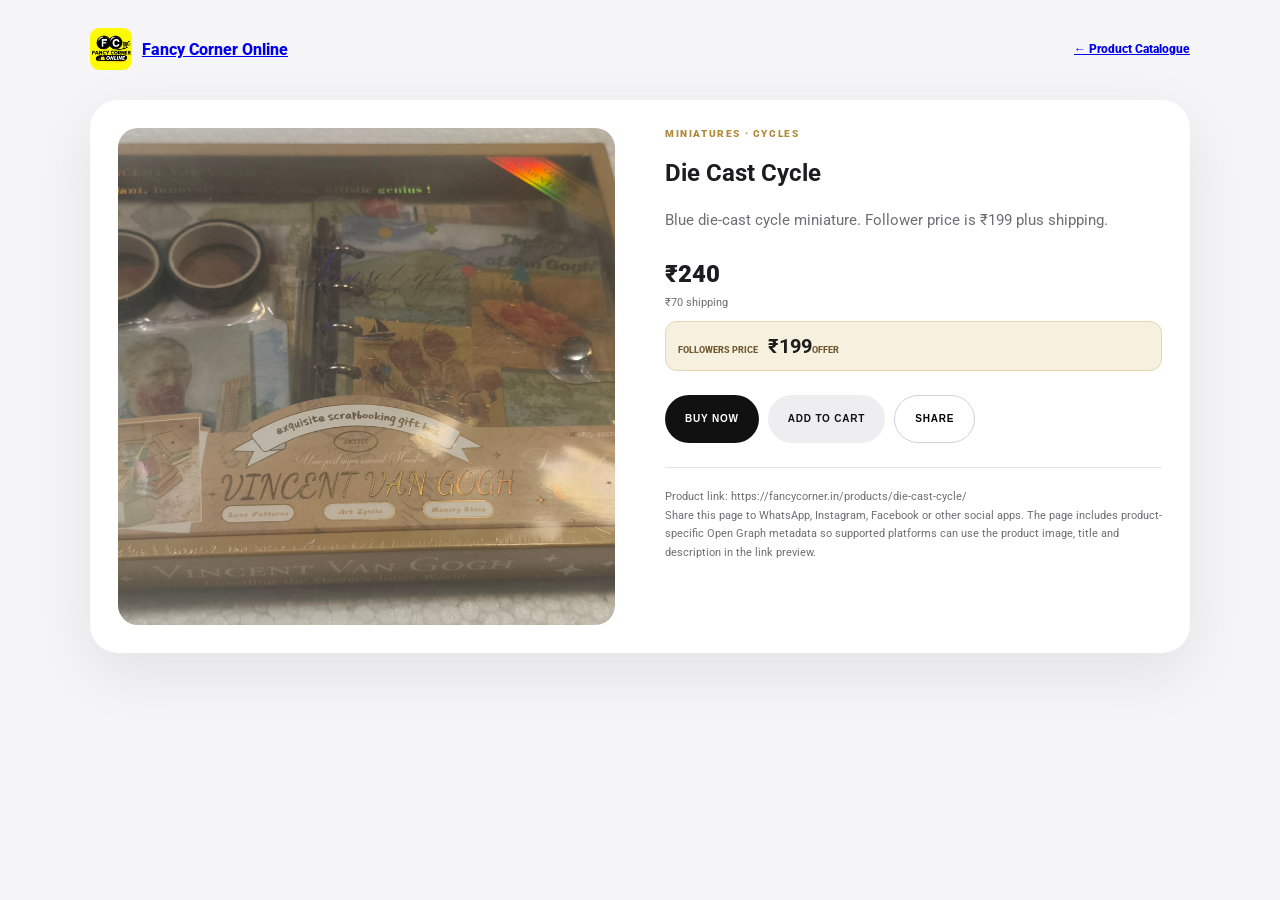
==== products/die-cast-cycle/index.html @ c269796a "Add shareable product page for Die Cast Cycle" ====
<!doctype html><html lang="en-IN"><head><meta charset="utf-8"><meta name="viewport" content="width=device-width,initial-scale=1"><title>Die Cast Cycle | Fancy Corner Online</title><meta name="description" content="Blue die-cast cycle miniature. Follower price is ₹199 plus shipping."><meta name="robots" content="index,follow,max-image-preview:large"><link rel="canonical" href="https://fancycorner.in/products/die-cast-cycle/"><link rel="icon" href="../../images/logo.jpeg"><meta property="og:type" content="website"><meta property="og:site_name" content="Fancy Corner Online"><meta property="og:title" content="Die Cast Cycle | Fancy Corner Online"><meta property="og:description" content="Blue die-cast cycle miniature. Follower price is ₹199 plus shipping."><meta property="og:url" content="https://fancycorner.in/products/die-cast-cycle/"><meta property="og:image" content="https://fancycorner.in/images/IMG_20261112_001108.jpg"><meta property="og:image:alt" content="Die Cast Cycle - Fancy Corner Online"><meta property="og:image:width" content="1200"><meta property="og:image:height" content="1200"><meta name="twitter:card" content="summary_large_image"><meta name="twitter:title" content="Die Cast Cycle | Fancy Corner Online"><meta name="twitter:description" content="Blue die-cast cycle miniature. Follower price is ₹199 plus shipping."><meta name="twitter:image" content="https://fancycorner.in/images/IMG_20261112_001108.jpg"><link rel="stylesheet" href="https://fonts.googleapis.com/css2?family=Roboto:wght@400;500;700;800;900&display=swap"><style>body{margin:0;background:#f5f5f7;color:#1d1d1f;font-family:Roboto,Arial,sans-serif}.wrap{max-width:1100px;margin:auto;padding:28px 20px 80px}.top{display:flex;justify-content:space-between;align-items:center;margin-bottom:30px}.logo{display:flex;align-items:center;gap:10px;font-weight:800}.logo img{width:42px;height:42px;object-fit:cover;border-radius:9px}.back{font-size:12px;font-weight:800}.card{display:grid;grid-template-columns:1fr 1fr;gap:50px;background:#fff;border-radius:28px;padding:28px;box-shadow:0 20px 60px rgba(0,0,0,.08)}.visual{aspect-ratio:1;background:#f0f0f2;border-radius:20px;overflow:hidden}.visual img{width:100%;height:100%;object-fit:cover}.kicker{font-size:10px;letter-spacing:.16em;color:#b28a3b;font-weight:900;text-transform:uppercase}.h1{font-size:clamp(38px,6vw,64px);line-height:.95;letter-spacing:-.06em;margin:14px 0}.desc{font-size:15px;line-height:1.8;color:#6e6e73}.price{margin:26px 0 8px;font-size:24px;font-weight:900}.ship{font-size:11px;color:#6e6e73}.offer{margin-top:12px;background:#f6f0df;border:1px solid #e4d6b5;border-radius:12px;padding:12px}.offer span{font-size:9px;text-transform:uppercase;font-weight:800;color:#6f5830}.offer strong{font-size:20px;margin-left:10px}.actions{display:flex;gap:9px;margin-top:24px;flex-wrap:wrap}.btn{height:48px;padding:0 20px;border:0;border-radius:999px;font-weight:900;font-size:10px;letter-spacing:.08em;text-transform:uppercase;cursor:pointer}.buy{background:#111;color:#fff}.cart{background:#eeeef0;color:#111}.share{background:#fff;border:1px solid #d2d2d7}.note{margin-top:24px;padding-top:20px;border-top:1px solid #e5e5e7;color:#6e6e73;font-size:11px;line-height:1.7}@media(max-width:700px){.card{grid-template-columns:1fr;padding:16px;gap:24px}.wrap{padding:20px 16px 60px}.h1{font-size:46px}.top{margin-bottom:20px}}</style></head><body><main class="wrap"><header class="top"><a class="logo" href="../../"><img src="../../images/logo.jpeg" alt="Fancy Corner Online logo"><span>Fancy Corner Online</span></a><a class="back" href="../../#catalog">← Product Catalogue</a></header><section class="card"><div class="visual"><img src="../../images/IMG_20261112_001108.jpg" alt="Die Cast Cycle"></div><div><div class="kicker">Miniatures · Cycles</div><h1>Die Cast Cycle</h1><p class="desc">Blue die-cast cycle miniature. Follower price is ₹199 plus shipping.</p><div class="price">₹240</div><div class="ship">₹70 shipping</div><div class="offer"><span>Followers Price</span><strong>₹199</strong><span>Offer</span></div><div class="actions"><button class="btn buy" id="buy">Buy Now</button><button class="btn cart" id="cart">Add to Cart</button><button class="btn share" id="share">Share</button></div><div class="note">Product link: https://fancycorner.in/products/die-cast-cycle/<br>Share this page to WhatsApp, Instagram, Facebook or other social apps. The page includes product-specific Open Graph metadata so supported platforms can use the product image, title and description in the link preview.</div></div></section></main><script>const WA="917904639830";const u="https://fancycorner.in/products/die-cast-cycle/";const name="Die Cast Cycle";document.getElementById("buy").onclick=()=>window.open("https://wa.me/"+WA+"?text="+encodeURIComponent("Hi Fancy Corner Online! 👋\n\nI'm interested in:\n• "+name+"\n"+u+"\n\nPlease confirm availability, price and shipping."),"_blank","noopener");document.getElementById("cart").onclick=()=>{const a=JSON.parse(localStorage.getItem("fc-selection")||"[]");if(!a.includes("die-cast-cycle"))a.push("die-cast-cycle");localStorage.setItem("fc-selection",JSON.stringify(a));location.href="../../?product="+encodeURIComponent("die-cast-cycle")+"#catalog"};document.getElementById("share").onclick=async()=>{try{if(navigator.share){await navigator.share({title:name,text:"Check this product from Fancy Corner Online.",url:u});return}window.open("https://wa.me/"+WA+"?text="+encodeURIComponent(name+" — Fancy Corner Online\n"+u),"_blank","noopener")}catch(e){}};</script></body></html>
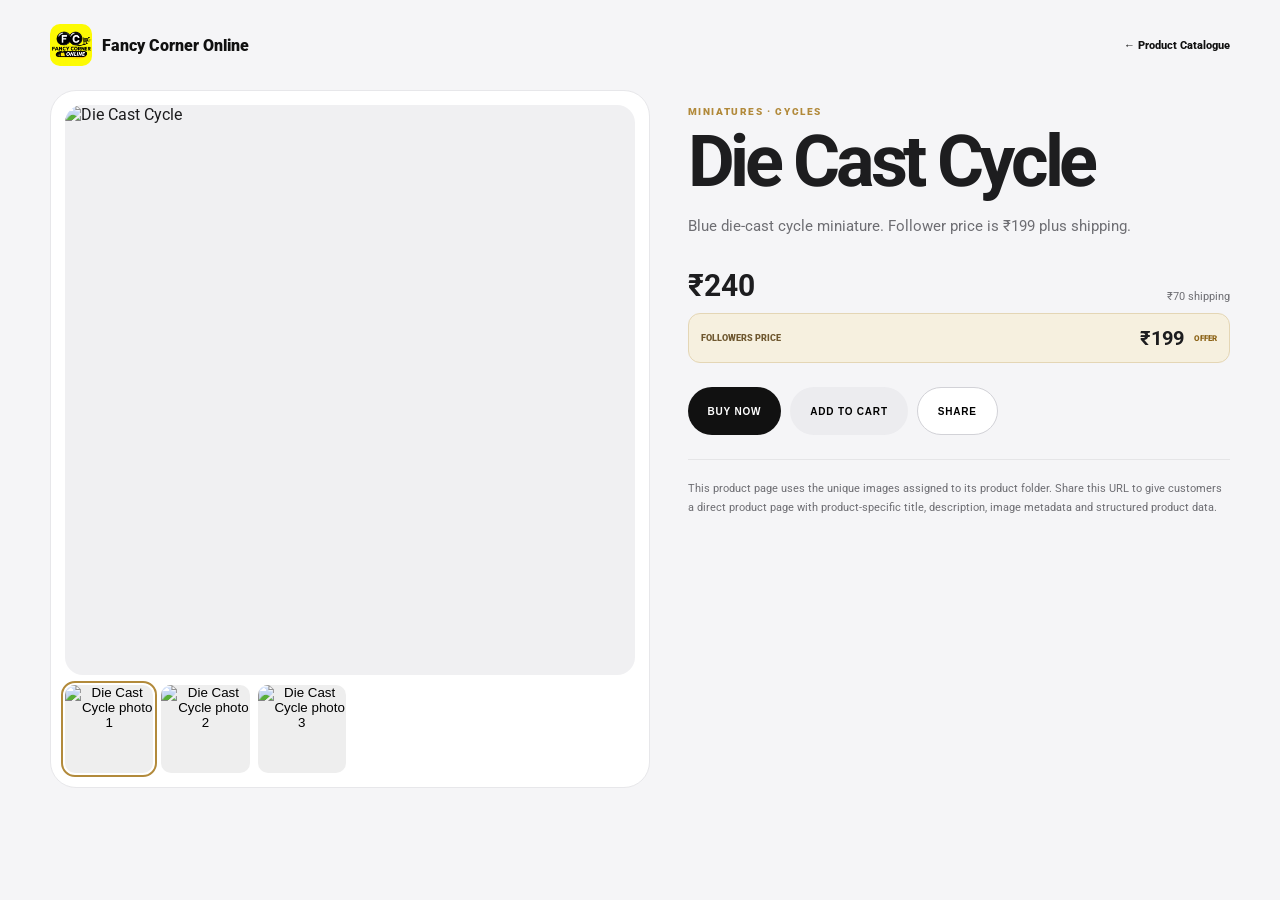
==== commit 5e6dae6a: "Upgrade Die Cast Cycle product page with gallery and schema" ====
--- a/products/die-cast-cycle/index.html
+++ b/products/die-cast-cycle/index.html
@@ -1 +1 @@
-<!doctype html><html lang="en-IN"><head><meta charset="utf-8"><meta name="viewport" content="width=device-width,initial-scale=1"><title>Die Cast Cycle | Fancy Corner Online</title><meta name="description" content="Blue die-cast cycle miniature. Follower price is ₹199 plus shipping."><meta name="robots" content="index,follow,max-image-preview:large"><link rel="canonical" href="https://fancycorner.in/products/die-cast-cycle/"><link rel="icon" href="../../images/logo.jpeg"><meta property="og:type" content="website"><meta property="og:site_name" content="Fancy Corner Online"><meta property="og:title" content="Die Cast Cycle | Fancy Corner Online"><meta property="og:description" content="Blue die-cast cycle miniature. Follower price is ₹199 plus shipping."><meta property="og:url" content="https://fancycorner.in/products/die-cast-cycle/"><meta property="og:image" content="https://fancycorner.in/images/IMG_20261112_001108.jpg"><meta property="og:image:alt" content="Die Cast Cycle - Fancy Corner Online"><meta property="og:image:width" content="1200"><meta property="og:image:height" content="1200"><meta name="twitter:card" content="summary_large_image"><meta name="twitter:title" content="Die Cast Cycle | Fancy Corner Online"><meta name="twitter:description" content="Blue die-cast cycle miniature. Follower price is ₹199 plus shipping."><meta name="twitter:image" content="https://fancycorner.in/images/IMG_20261112_001108.jpg"><link rel="stylesheet" href="https://fonts.googleapis.com/css2?family=Roboto:wght@400;500;700;800;900&display=swap"><style>body{margin:0;background:#f5f5f7;color:#1d1d1f;font-family:Roboto,Arial,sans-serif}.wrap{max-width:1100px;margin:auto;padding:28px 20px 80px}.top{display:flex;justify-content:space-between;align-items:center;margin-bottom:30px}.logo{display:flex;align-items:center;gap:10px;font-weight:800}.logo img{width:42px;height:42px;object-fit:cover;border-radius:9px}.back{font-size:12px;font-weight:800}.card{display:grid;grid-template-columns:1fr 1fr;gap:50px;background:#fff;border-radius:28px;padding:28px;box-shadow:0 20px 60px rgba(0,0,0,.08)}.visual{aspect-ratio:1;background:#f0f0f2;border-radius:20px;overflow:hidden}.visual img{width:100%;height:100%;object-fit:cover}.kicker{font-size:10px;letter-spacing:.16em;color:#b28a3b;font-weight:900;text-transform:uppercase}.h1{font-size:clamp(38px,6vw,64px);line-height:.95;letter-spacing:-.06em;margin:14px 0}.desc{font-size:15px;line-height:1.8;color:#6e6e73}.price{margin:26px 0 8px;font-size:24px;font-weight:900}.ship{font-size:11px;color:#6e6e73}.offer{margin-top:12px;background:#f6f0df;border:1px solid #e4d6b5;border-radius:12px;padding:12px}.offer span{font-size:9px;text-transform:uppercase;font-weight:800;color:#6f5830}.offer strong{font-size:20px;margin-left:10px}.actions{display:flex;gap:9px;margin-top:24px;flex-wrap:wrap}.btn{height:48px;padding:0 20px;border:0;border-radius:999px;font-weight:900;font-size:10px;letter-spacing:.08em;text-transform:uppercase;cursor:pointer}.buy{background:#111;color:#fff}.cart{background:#eeeef0;color:#111}.share{background:#fff;border:1px solid #d2d2d7}.note{margin-top:24px;padding-top:20px;border-top:1px solid #e5e5e7;color:#6e6e73;font-size:11px;line-height:1.7}@media(max-width:700px){.card{grid-template-columns:1fr;padding:16px;gap:24px}.wrap{padding:20px 16px 60px}.h1{font-size:46px}.top{margin-bottom:20px}}</style></head><body><main class="wrap"><header class="top"><a class="logo" href="../../"><img src="../../images/logo.jpeg" alt="Fancy Corner Online logo"><span>Fancy Corner Online</span></a><a class="back" href="../../#catalog">← Product Catalogue</a></header><section class="card"><div class="visual"><img src="../../images/IMG_20261112_001108.jpg" alt="Die Cast Cycle"></div><div><div class="kicker">Miniatures · Cycles</div><h1>Die Cast Cycle</h1><p class="desc">Blue die-cast cycle miniature. Follower price is ₹199 plus shipping.</p><div class="price">₹240</div><div class="ship">₹70 shipping</div><div class="offer"><span>Followers Price</span><strong>₹199</strong><span>Offer</span></div><div class="actions"><button class="btn buy" id="buy">Buy Now</button><button class="btn cart" id="cart">Add to Cart</button><button class="btn share" id="share">Share</button></div><div class="note">Product link: https://fancycorner.in/products/die-cast-cycle/<br>Share this page to WhatsApp, Instagram, Facebook or other social apps. The page includes product-specific Open Graph metadata so supported platforms can use the product image, title and description in the link preview.</div></div></section></main><script>const WA="917904639830";const u="https://fancycorner.in/products/die-cast-cycle/";const name="Die Cast Cycle";document.getElementById("buy").onclick=()=>window.open("https://wa.me/"+WA+"?text="+encodeURIComponent("Hi Fancy Corner Online! 👋\n\nI'm interested in:\n• "+name+"\n"+u+"\n\nPlease confirm availability, price and shipping."),"_blank","noopener");document.getElementById("cart").onclick=()=>{const a=JSON.parse(localStorage.getItem("fc-selection")||"[]");if(!a.includes("die-cast-cycle"))a.push("die-cast-cycle");localStorage.setItem("fc-selection",JSON.stringify(a));location.href="../../?product="+encodeURIComponent("die-cast-cycle")+"#catalog"};document.getElementById("share").onclick=async()=>{try{if(navigator.share){await navigator.share({title:name,text:"Check this product from Fancy Corner Online.",url:u});return}window.open("https://wa.me/"+WA+"?text="+encodeURIComponent(name+" — Fancy Corner Online\n"+u),"_blank","noopener")}catch(e){}};</script></body></html>+<!doctype html><html lang="en-IN"><head><meta charset="utf-8"><meta name="viewport" content="width=device-width,initial-scale=1"><title>Die Cast Cycle | Fancy Corner Online</title><meta name="description" content="Blue die-cast cycle miniature. Follower price is ₹199 plus shipping. Price ₹240; followers price ₹199. ₹70 shipping."><meta name="robots" content="index,follow,max-image-preview:large,max-snippet:-1,max-video-preview:-1"><link rel="canonical" href="https://fancycorner.in/products/die-cast-cycle/"><link rel="icon" type="image/jpeg" href="../../images/logo.jpeg"><meta property="og:type" content="product"><meta property="og:site_name" content="Fancy Corner Online"><meta property="og:title" content="Die Cast Cycle | Fancy Corner Online"><meta property="og:description" content="Blue die-cast cycle miniature. Follower price is ₹199 plus shipping."><meta property="og:url" content="https://fancycorner.in/products/die-cast-cycle/"><meta property="og:image" content="https://fancycorner.in/images/products/miniatures/cycles/die-cast-cycle/IMG_20261115_173445.jpg"><meta property="og:image:alt" content="Die Cast Cycle - Fancy Corner Online"><meta name="twitter:card" content="summary_large_image"><meta name="twitter:title" content="Die Cast Cycle | Fancy Corner Online"><meta name="twitter:description" content="Blue die-cast cycle miniature. Follower price is ₹199 plus shipping."><meta name="twitter:image" content="https://fancycorner.in/images/products/miniatures/cycles/die-cast-cycle/IMG_20261115_173445.jpg"><link rel="stylesheet" href="https://fonts.googleapis.com/css2?family=Roboto:wght@400;500;700;800;900&display=swap"><style>body{margin:0;background:#f5f5f7;color:#1d1d1f;font-family:Roboto,Arial,sans-serif}.wrap{max-width:1180px;margin:auto;padding:24px 20px 80px}.top{display:flex;justify-content:space-between;align-items:center;margin-bottom:24px}.logo{display:flex;align-items:center;gap:10px;font-weight:900;color:#111;text-decoration:none}.logo img{width:42px;height:42px;object-fit:cover;border-radius:10px}.back{font-size:11px;font-weight:800;color:#111;text-decoration:none}.layout{display:grid;grid-template-columns:minmax(0,1.05fr) minmax(0,.95fr);gap:38px}.gallery{background:#fff;border-radius:26px;padding:14px;border:1px solid #e7e7ea}.main{aspect-ratio:1;background:#f0f0f2;border-radius:18px;overflow:hidden}.main img{width:100%;height:100%;object-fit:cover;display:block}.thumbs{display:grid;grid-template-columns:repeat(6,1fr);gap:8px;margin-top:10px}.thumb{aspect-ratio:1;border:0;border-radius:10px;padding:0;overflow:hidden;background:#eee;cursor:pointer}.thumb img{width:100%;height:100%;object-fit:cover;display:block}.thumb.active{outline:2px solid #b28a3b;outline-offset:2px}.info{padding:16px 0}.kicker{font-size:10px;letter-spacing:.16em;color:#b28a3b;font-weight:900;text-transform:uppercase}.h1{font-size:clamp(42px,6vw,72px);line-height:.92;letter-spacing:-.06em;margin:12px 0 18px}.desc{font-size:15px;line-height:1.8;color:#6e6e73}.price{margin-top:28px;display:flex;justify-content:space-between;align-items:end}.price strong{font-size:30px}.price span{font-size:11px;color:#6e6e73}.offer{margin-top:10px;padding:12px;border-radius:12px;background:#f6f0df;border:1px solid #e4d6b5;display:flex;align-items:center;gap:10px}.offer span{font-size:9px;font-weight:900;text-transform:uppercase;color:#6f5830}.offer strong{margin-left:auto;font-size:20px}.offer em{font-style:normal;font-size:8px;font-weight:900;color:#8d6418;text-transform:uppercase}.unknown{margin-top:28px;padding:14px;border-radius:12px;background:#f5f5f7}.unknown strong{display:block;font-size:16px}.unknown span{display:block;margin-top:4px;color:#6e6e73;font-size:11px}.actions{display:flex;gap:9px;flex-wrap:wrap;margin-top:24px}.btn{height:48px;padding:0 20px;border:0;border-radius:999px;font-weight:900;font-size:10px;letter-spacing:.08em;text-transform:uppercase;cursor:pointer}.buy{background:#111;color:#fff}.cart{background:#ececef}.share{background:#fff;border:1px solid #d2d2d7}.note{margin-top:24px;padding-top:20px;border-top:1px solid #e5e5e7;color:#6e6e73;font-size:11px;line-height:1.7}@media(max-width:800px){.layout{grid-template-columns:1fr}.wrap{padding:18px 16px 60px}.h1{font-size:48px}.thumbs{grid-template-columns:repeat(3,1fr)}} </style><script type="application/ld+json">{"@context":"https://schema.org","@type":"Product","@id":"https://fancycorner.in/products/die-cast-cycle/#product","name":"Die Cast Cycle","description":"Blue die-cast cycle miniature. Follower price is ₹199 plus shipping.","image":["https://fancycorner.in/images/products/miniatures/cycles/die-cast-cycle/IMG_20261115_173445.jpg","https://fancycorner.in/images/products/miniatures/cycles/die-cast-cycle/IMG_20261115_173454.HEIC","https://fancycorner.in/images/products/miniatures/cycles/die-cast-cycle/IMG_20261115_173812.HEIC"],"category":"Miniatures > Cycles","brand":{"@type":"Brand","name":"Fancy Corner Online"},"offers":{"@type":"Offer","url":"https://fancycorner.in/products/die-cast-cycle/","price":240,"priceCurrency":"INR","availability":"https://schema.org/InStock","itemCondition":"https://schema.org/NewCondition","priceSpecification":[{"@type":"UnitPriceSpecification","price":199,"priceCurrency":"INR","validForMemberTier":{"@type":"MemberProgramTier","name":"Fancy Corner Followers","isTierOf":{"@type":"MemberProgram","name":"Fancy Corner Followers"}}}]}}</script></head><body><main class="wrap"><header class="top"><a class="logo" href="../../"><img src="../../images/logo.jpeg" alt="Fancy Corner Online logo"><span>Fancy Corner Online</span></a><a class="back" href="../../#catalog">← Product Catalogue</a></header><section class="layout"><div class="gallery"><div class="main"><img id="mainImage" src="https://fancycorner.in/images/products/miniatures/cycles/die-cast-cycle/IMG_20261115_173445.jpg" alt="Die Cast Cycle"></div><div class="thumbs"><button class="thumb active" data-img="https://fancycorner.in/images/products/miniatures/cycles/die-cast-cycle/IMG_20261115_173445.jpg" type="button"><img src="https://fancycorner.in/images/products/miniatures/cycles/die-cast-cycle/IMG_20261115_173445.jpg" alt="Die Cast Cycle photo 1" loading="lazy"></button><button class="thumb " data-img="https://fancycorner.in/images/products/miniatures/cycles/die-cast-cycle/IMG_20261115_173454.HEIC" type="button"><img src="https://fancycorner.in/images/products/miniatures/cycles/die-cast-cycle/IMG_20261115_173454.HEIC" alt="Die Cast Cycle photo 2" loading="lazy"></button><button class="thumb " data-img="https://fancycorner.in/images/products/miniatures/cycles/die-cast-cycle/IMG_20261115_173812.HEIC" type="button"><img src="https://fancycorner.in/images/products/miniatures/cycles/die-cast-cycle/IMG_20261115_173812.HEIC" alt="Die Cast Cycle photo 3" loading="lazy"></button></div></div><div class="info"><div class="kicker">Miniatures · Cycles</div><h1 class="h1">Die Cast Cycle</h1><p class="desc">Blue die-cast cycle miniature. Follower price is ₹199 plus shipping.</p><div class="price"><strong>₹240</strong><span>₹70 shipping</span></div><div class="offer"><span>Followers Price</span><strong>₹199</strong><em>Offer</em></div><div class="actions"><button class="btn buy" id="buy">Buy Now</button><button class="btn cart" id="cart">Add to Cart</button><button class="btn share" id="share">Share</button></div><div class="note">This product page uses the unique images assigned to its product folder. Share this URL to give customers a direct product page with product-specific title, description, image metadata and structured product data.</div></div></section></main><script>const WA="917904639830",url="https://fancycorner.in/products/die-cast-cycle/",name="Die Cast Cycle",id="die-cast-cycle";document.querySelectorAll(".thumb").forEach(b=>b.onclick=()=>{document.getElementById("mainImage").src=b.dataset.img;document.querySelectorAll(".thumb").forEach(x=>x.classList.remove("active"));b.classList.add("active")});document.getElementById("buy").onclick=()=>window.open("https://wa.me/"+WA+"?text="+encodeURIComponent("Hi Fancy Corner Online! 👋\n\nI'm interested in:\n• "+name+"\n"+url+"\n\nPlease confirm availability, price and shipping."),"_blank","noopener");document.getElementById("cart").onclick=()=>{const a=JSON.parse(localStorage.getItem("fc-selection")||"[]");if(!a.includes(id))a.push(id);localStorage.setItem("fc-selection",JSON.stringify(a));location.href="../../?product="+encodeURIComponent(id)+"#catalog"};document.getElementById("share").onclick=async()=>{try{if(navigator.share){await navigator.share({title:name,text:"Check this product from Fancy Corner Online.",url});return}window.open("https://wa.me/"+WA+"?text="+encodeURIComponent(name+" — Fancy Corner Online\n"+url),"_blank","noopener")}catch(e){}};</script></body></html>
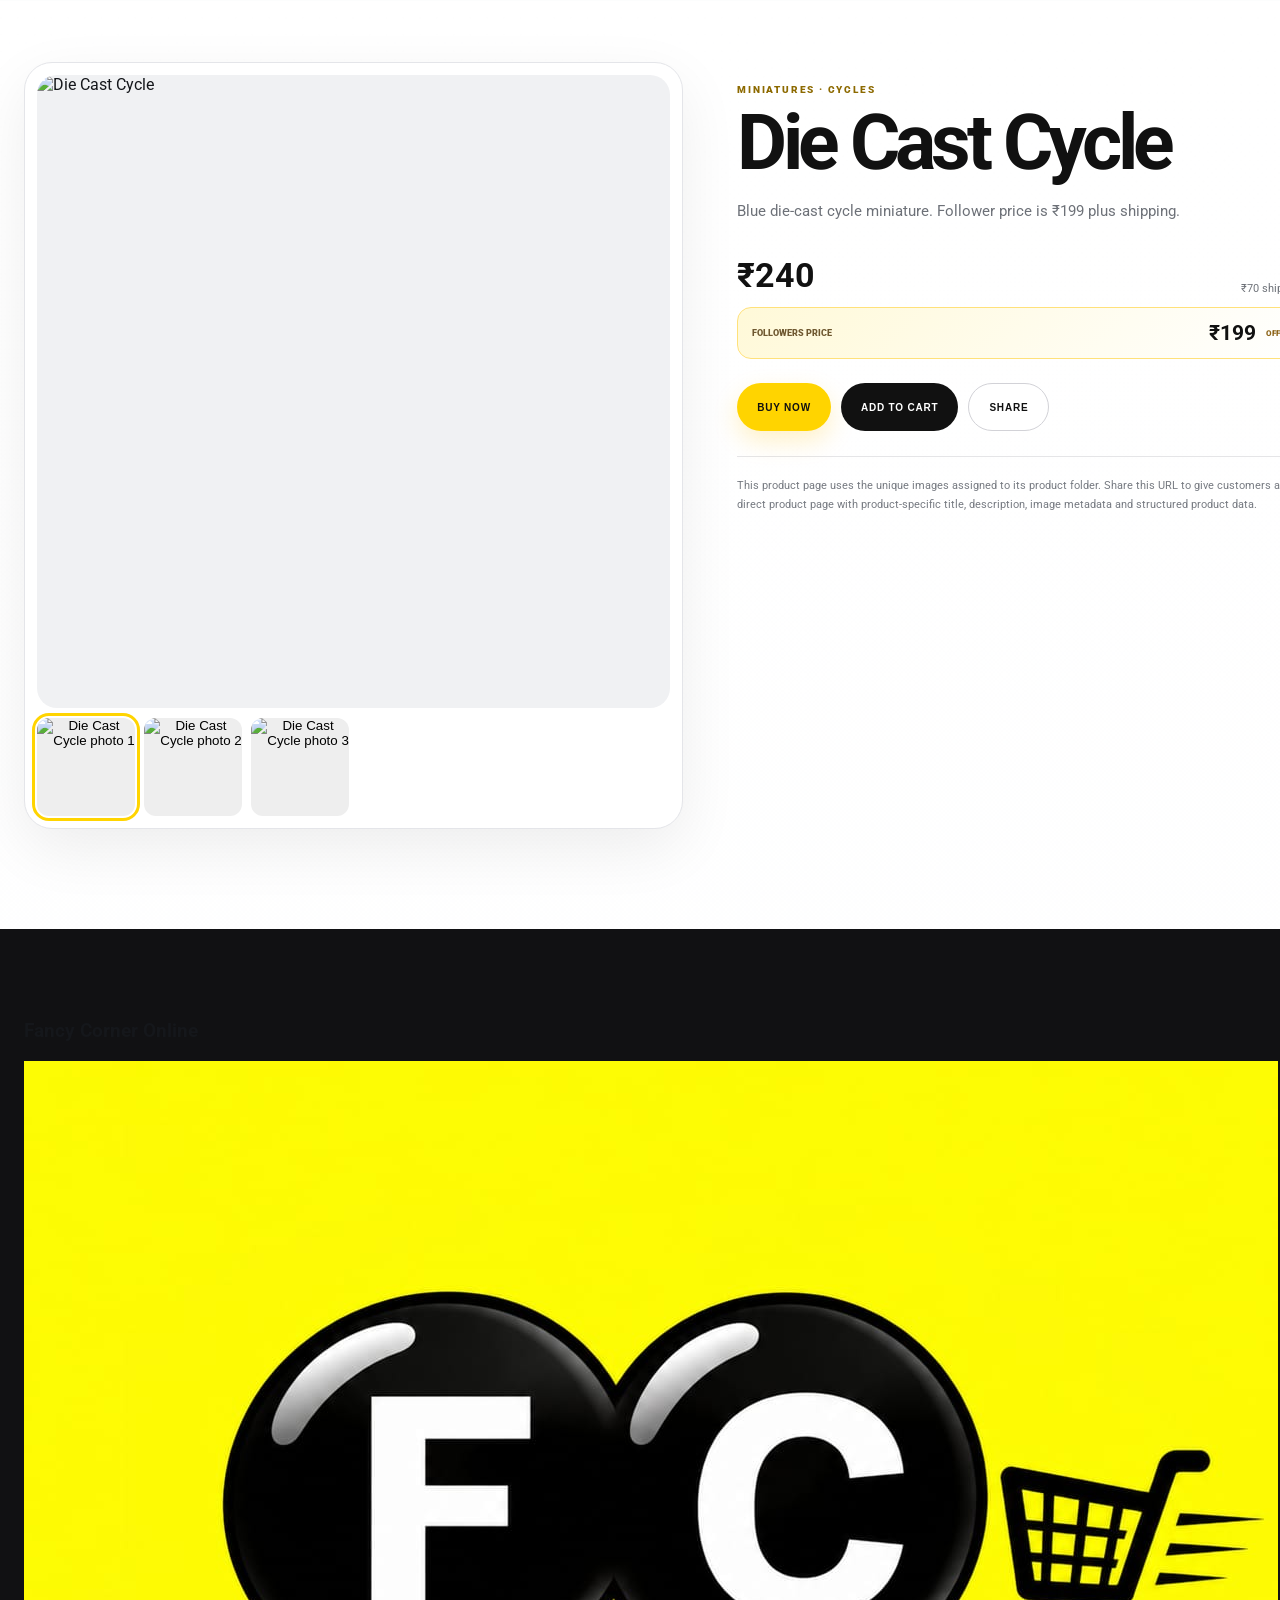
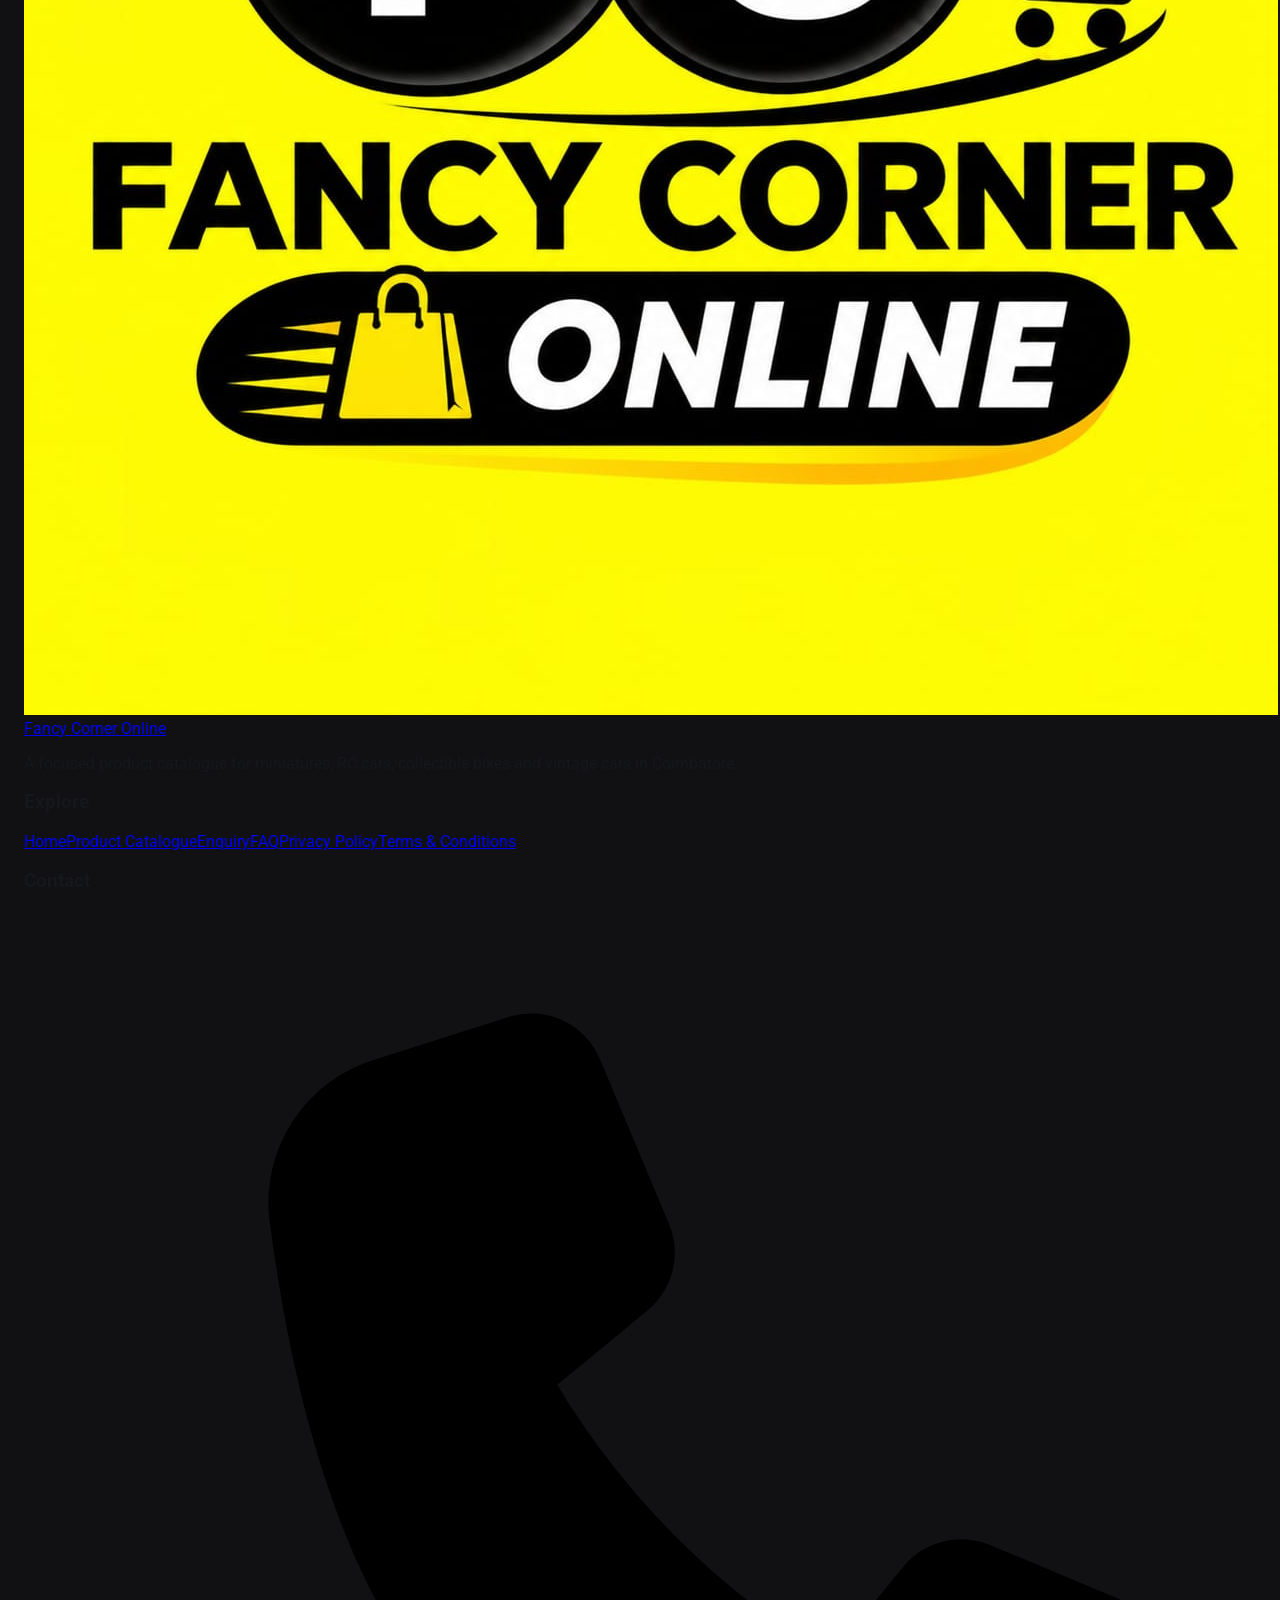
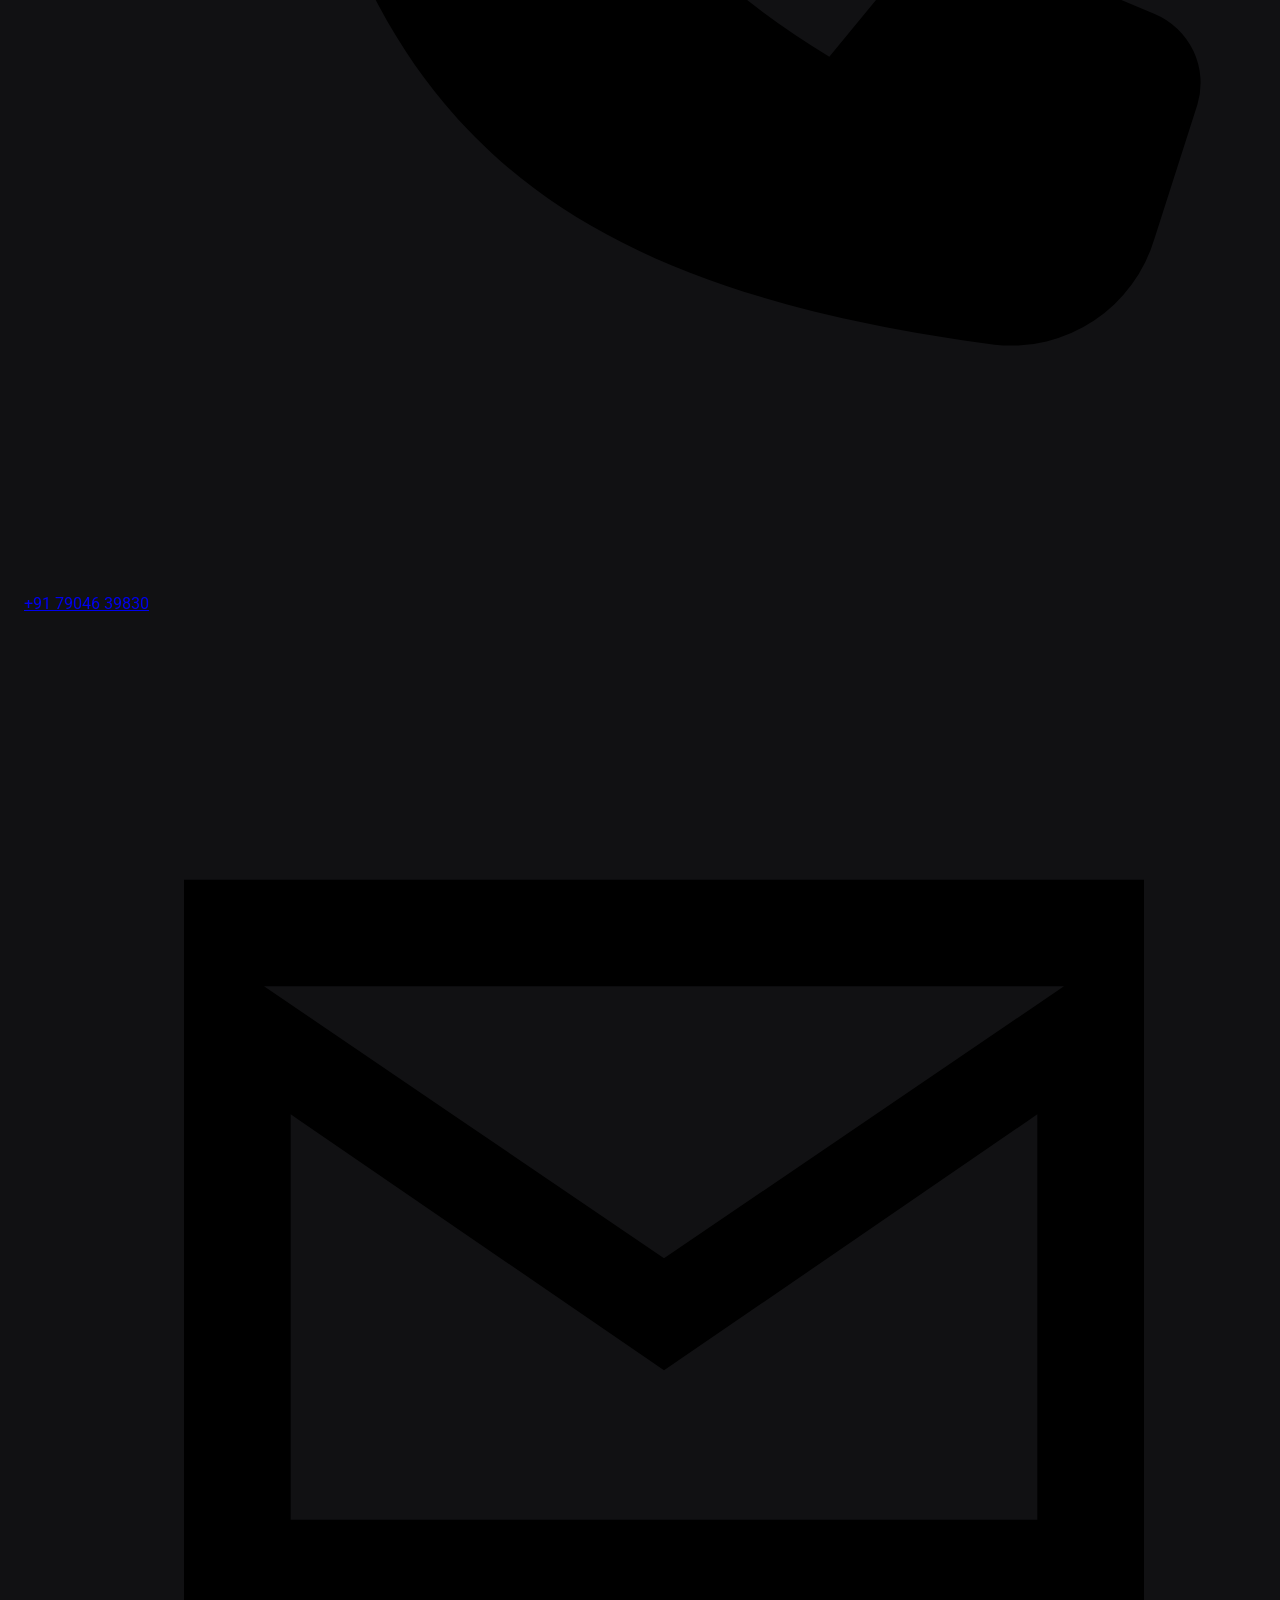
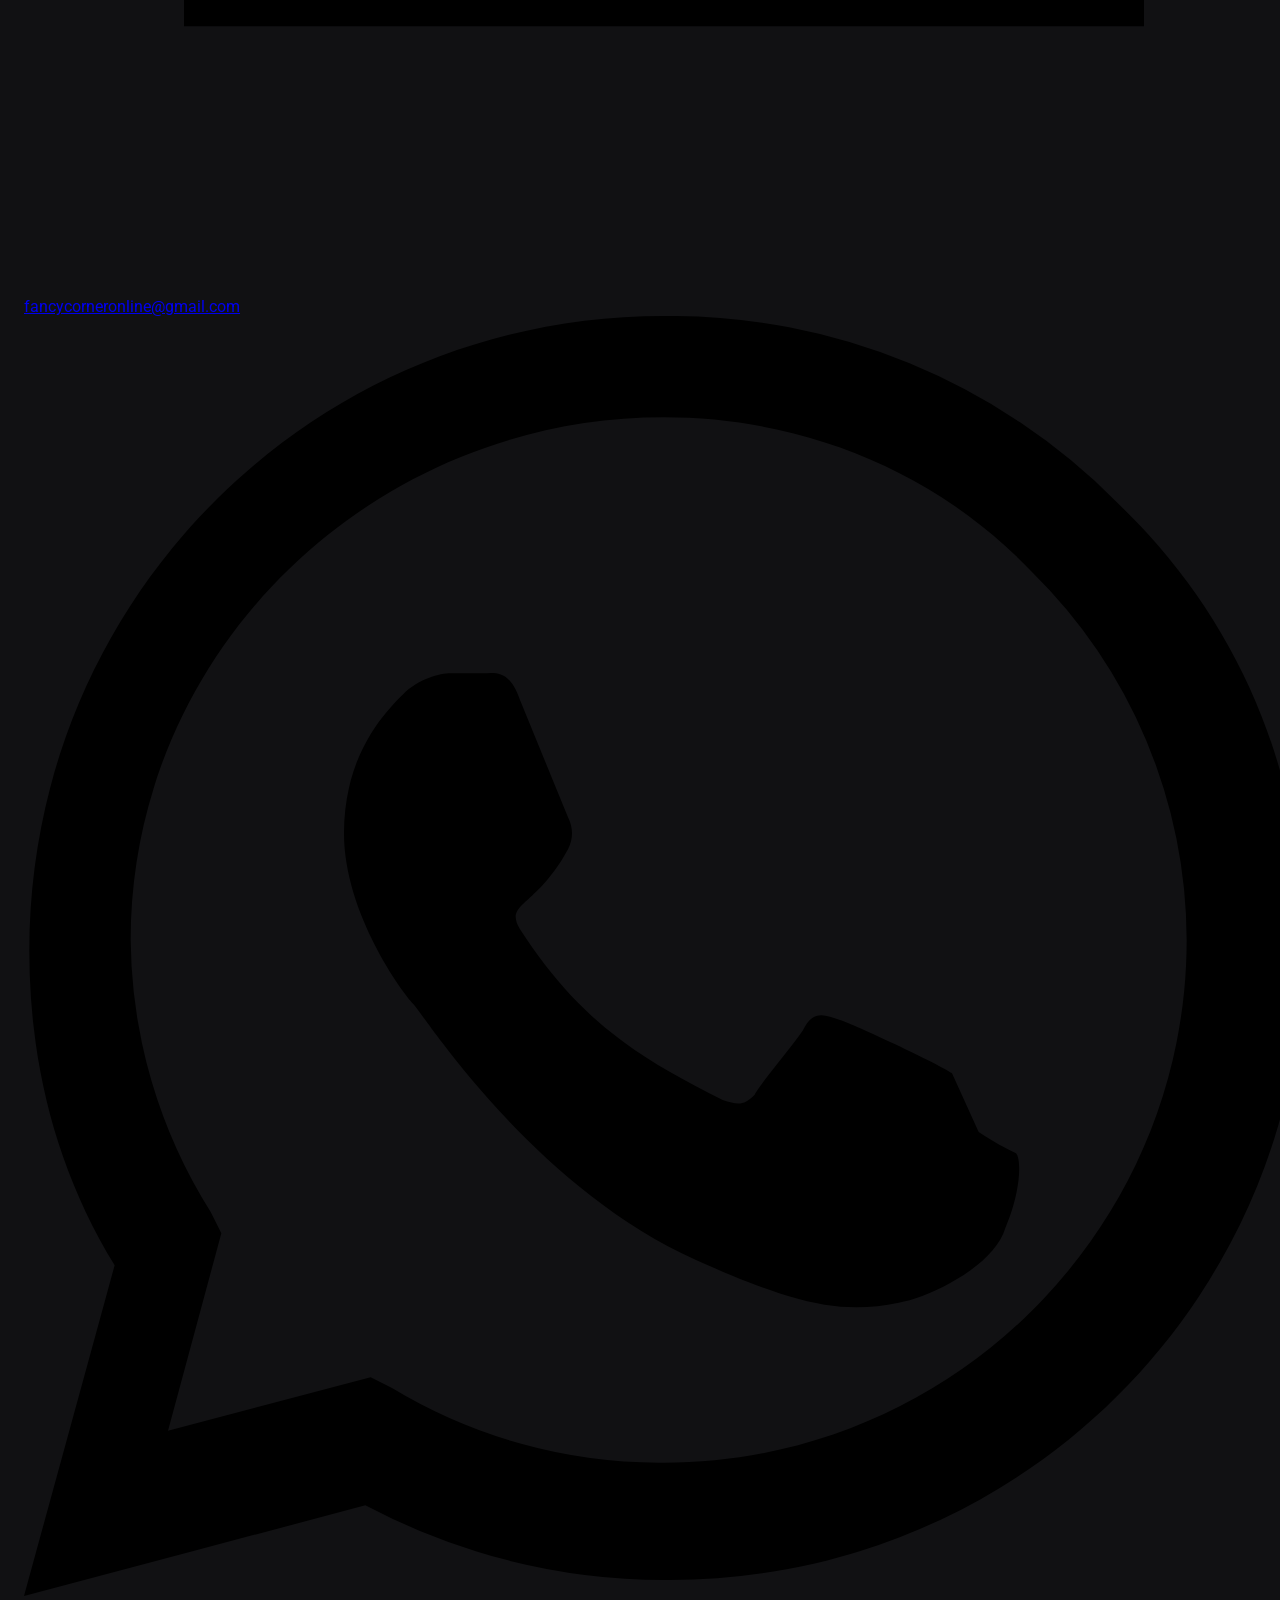
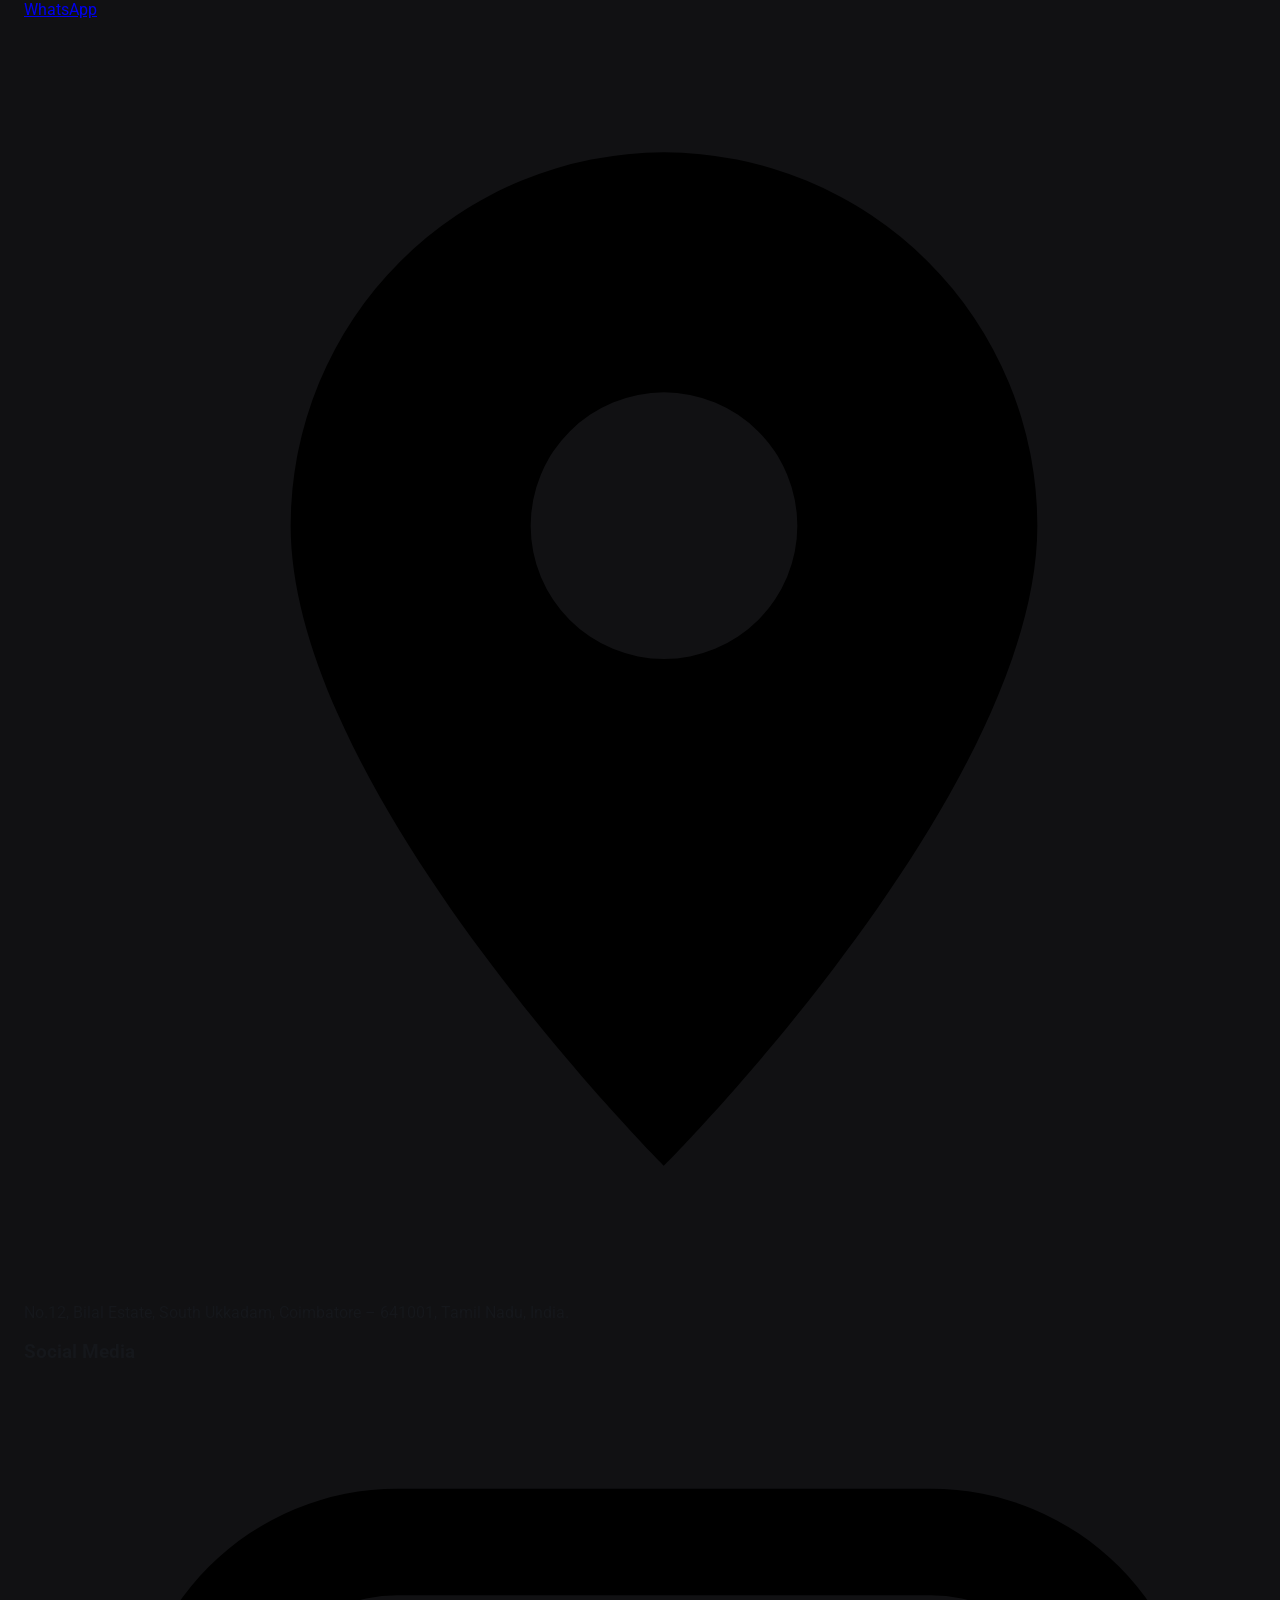
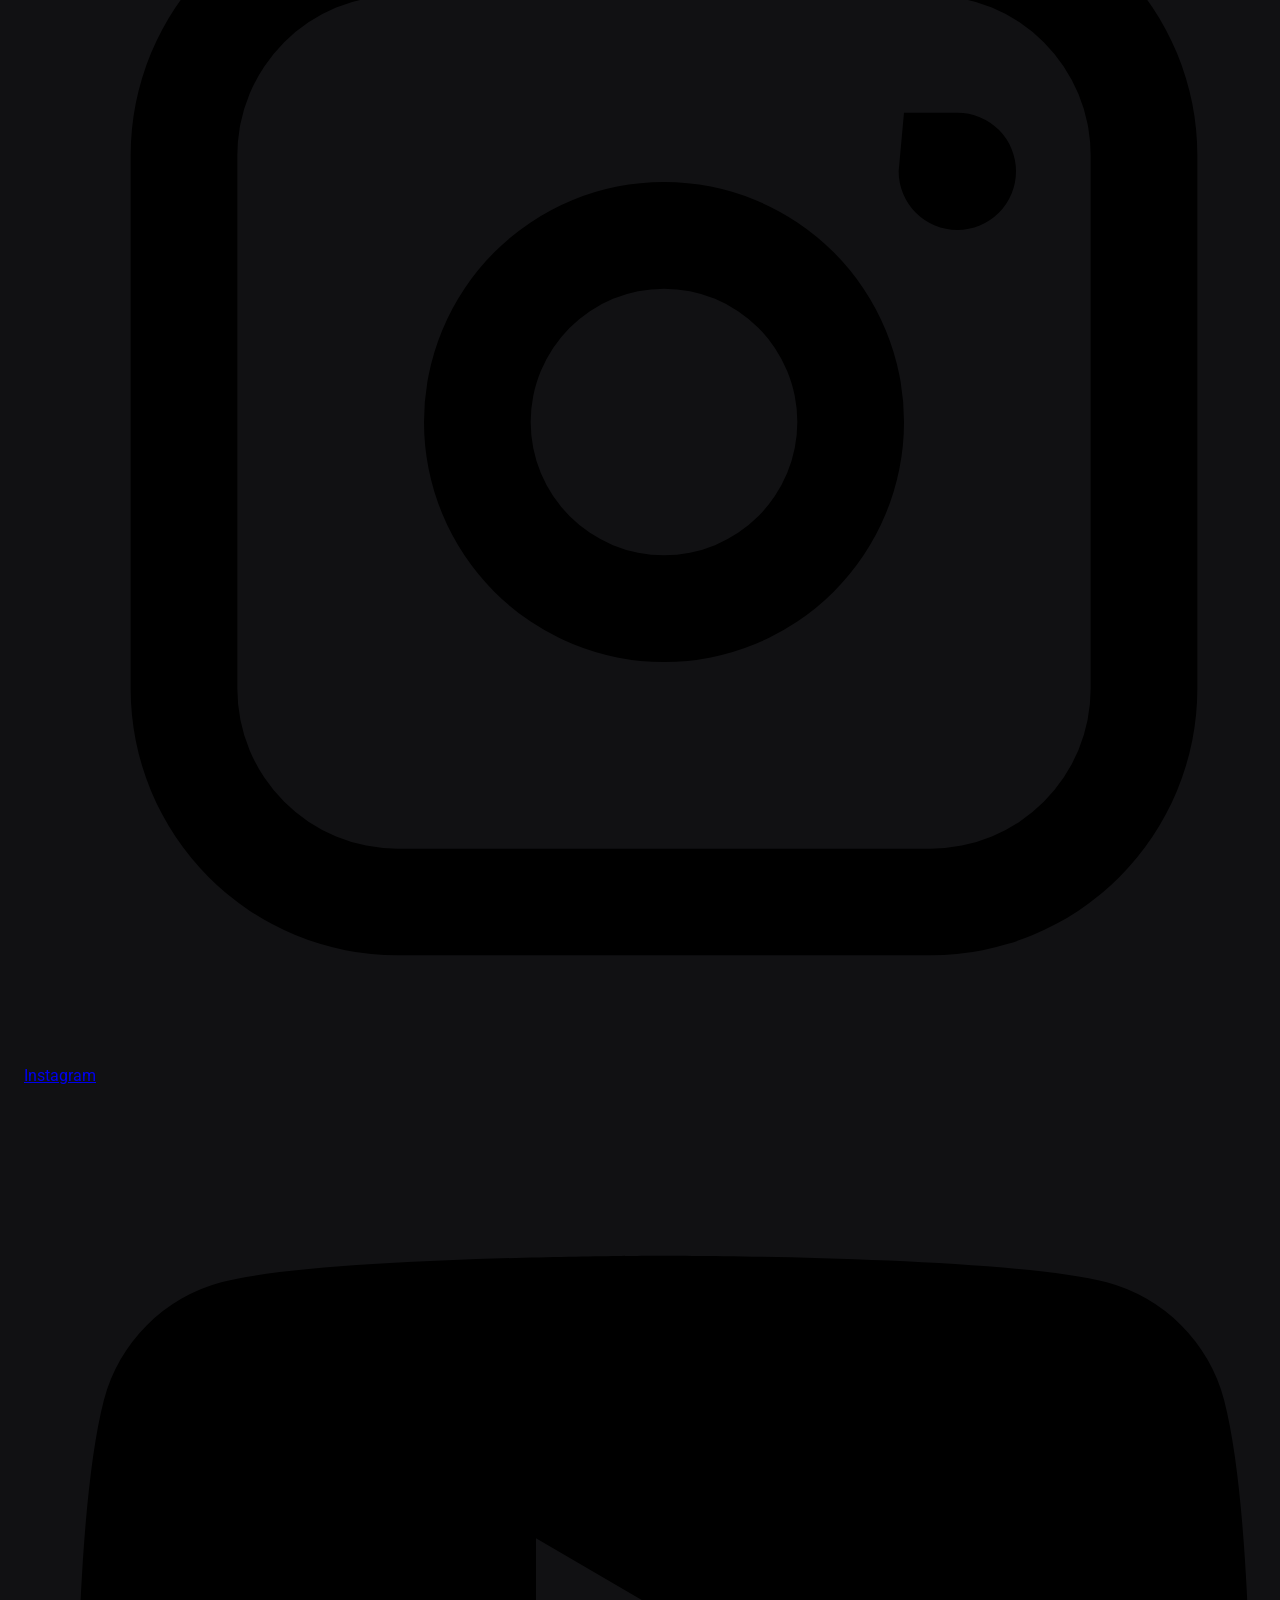
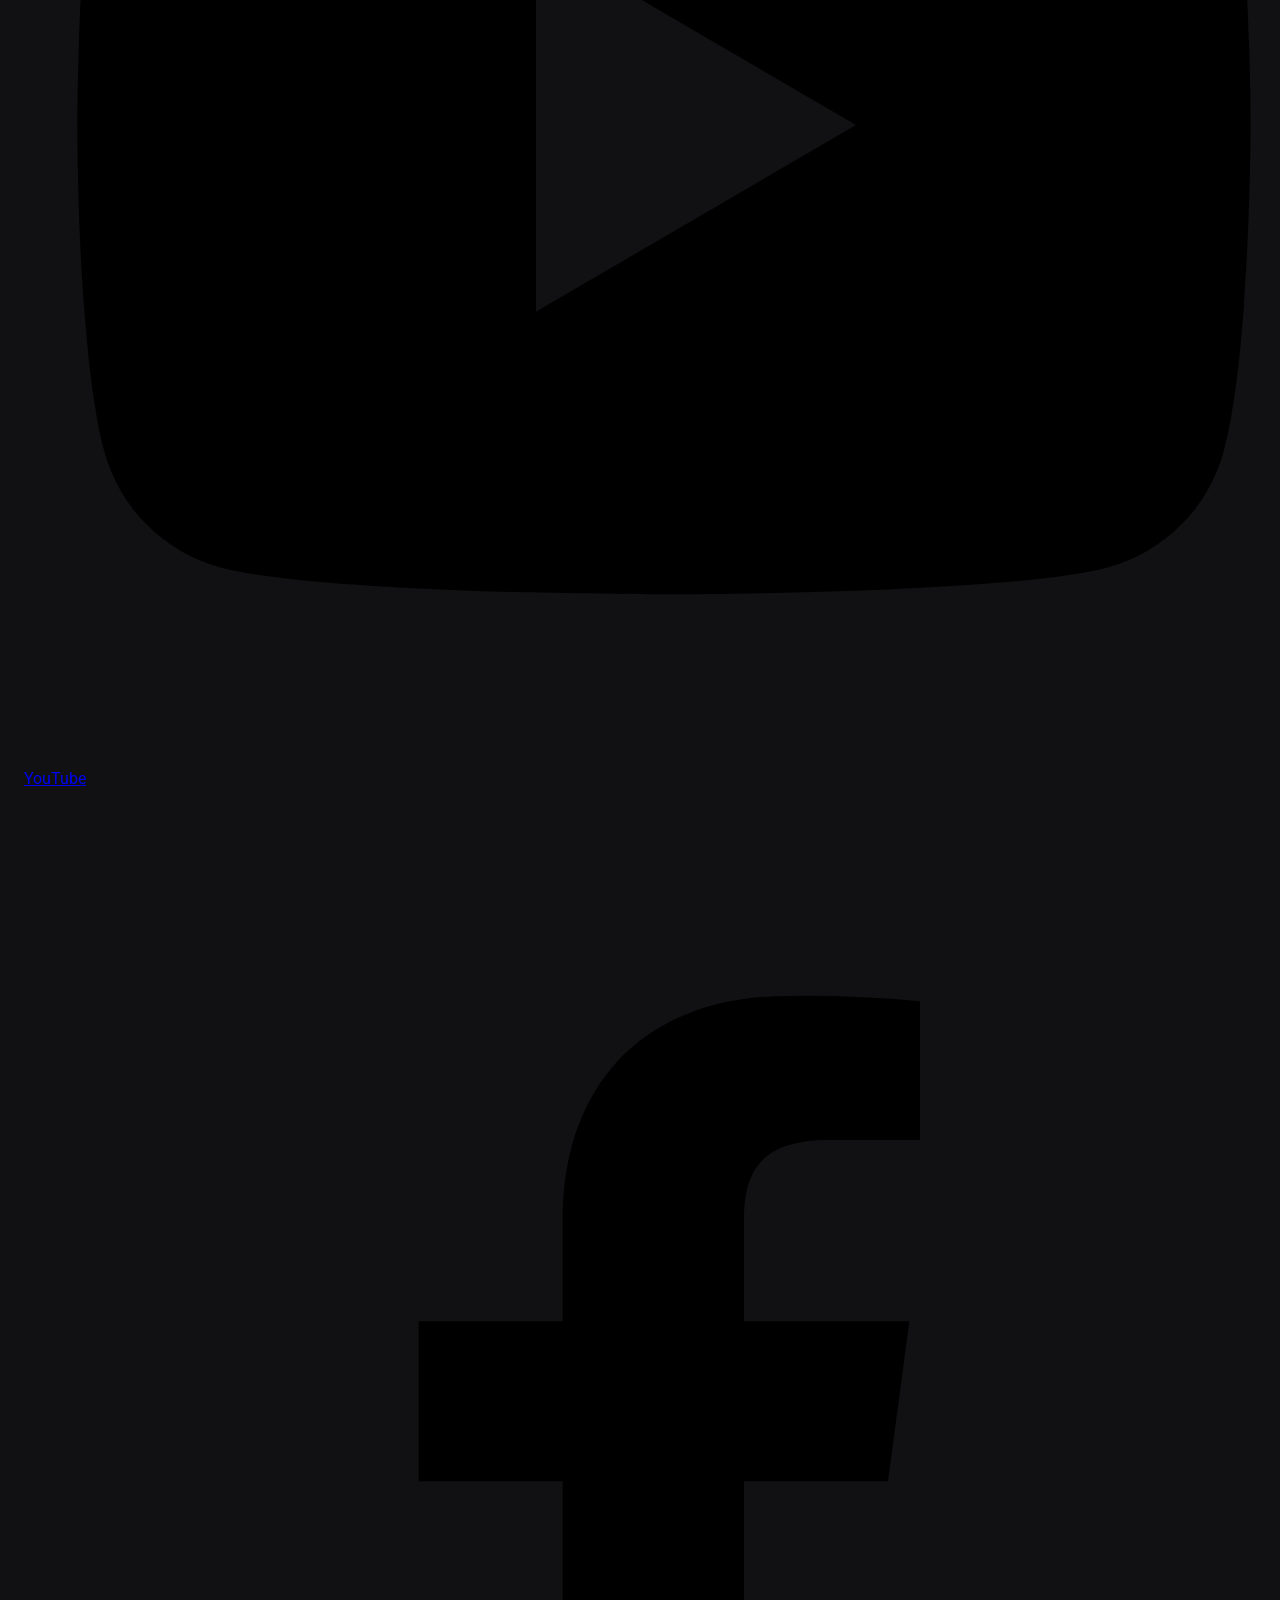
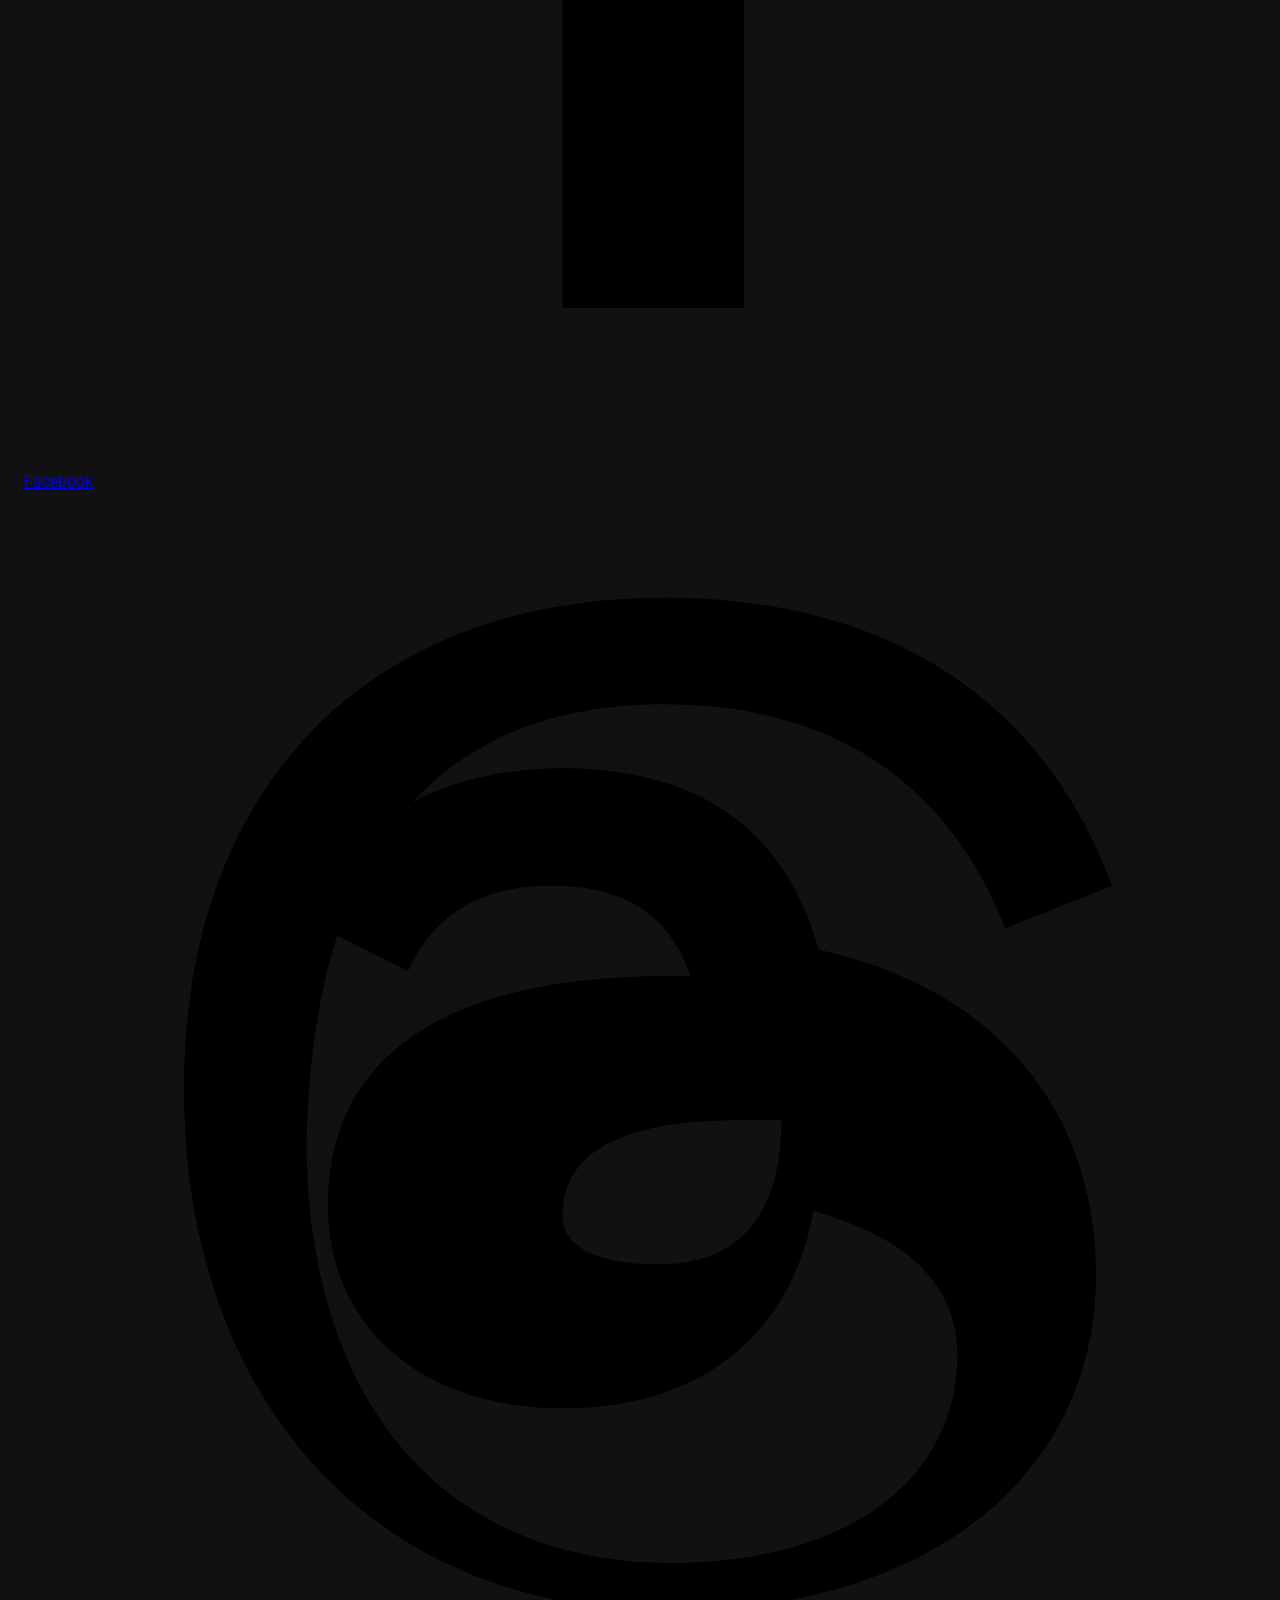
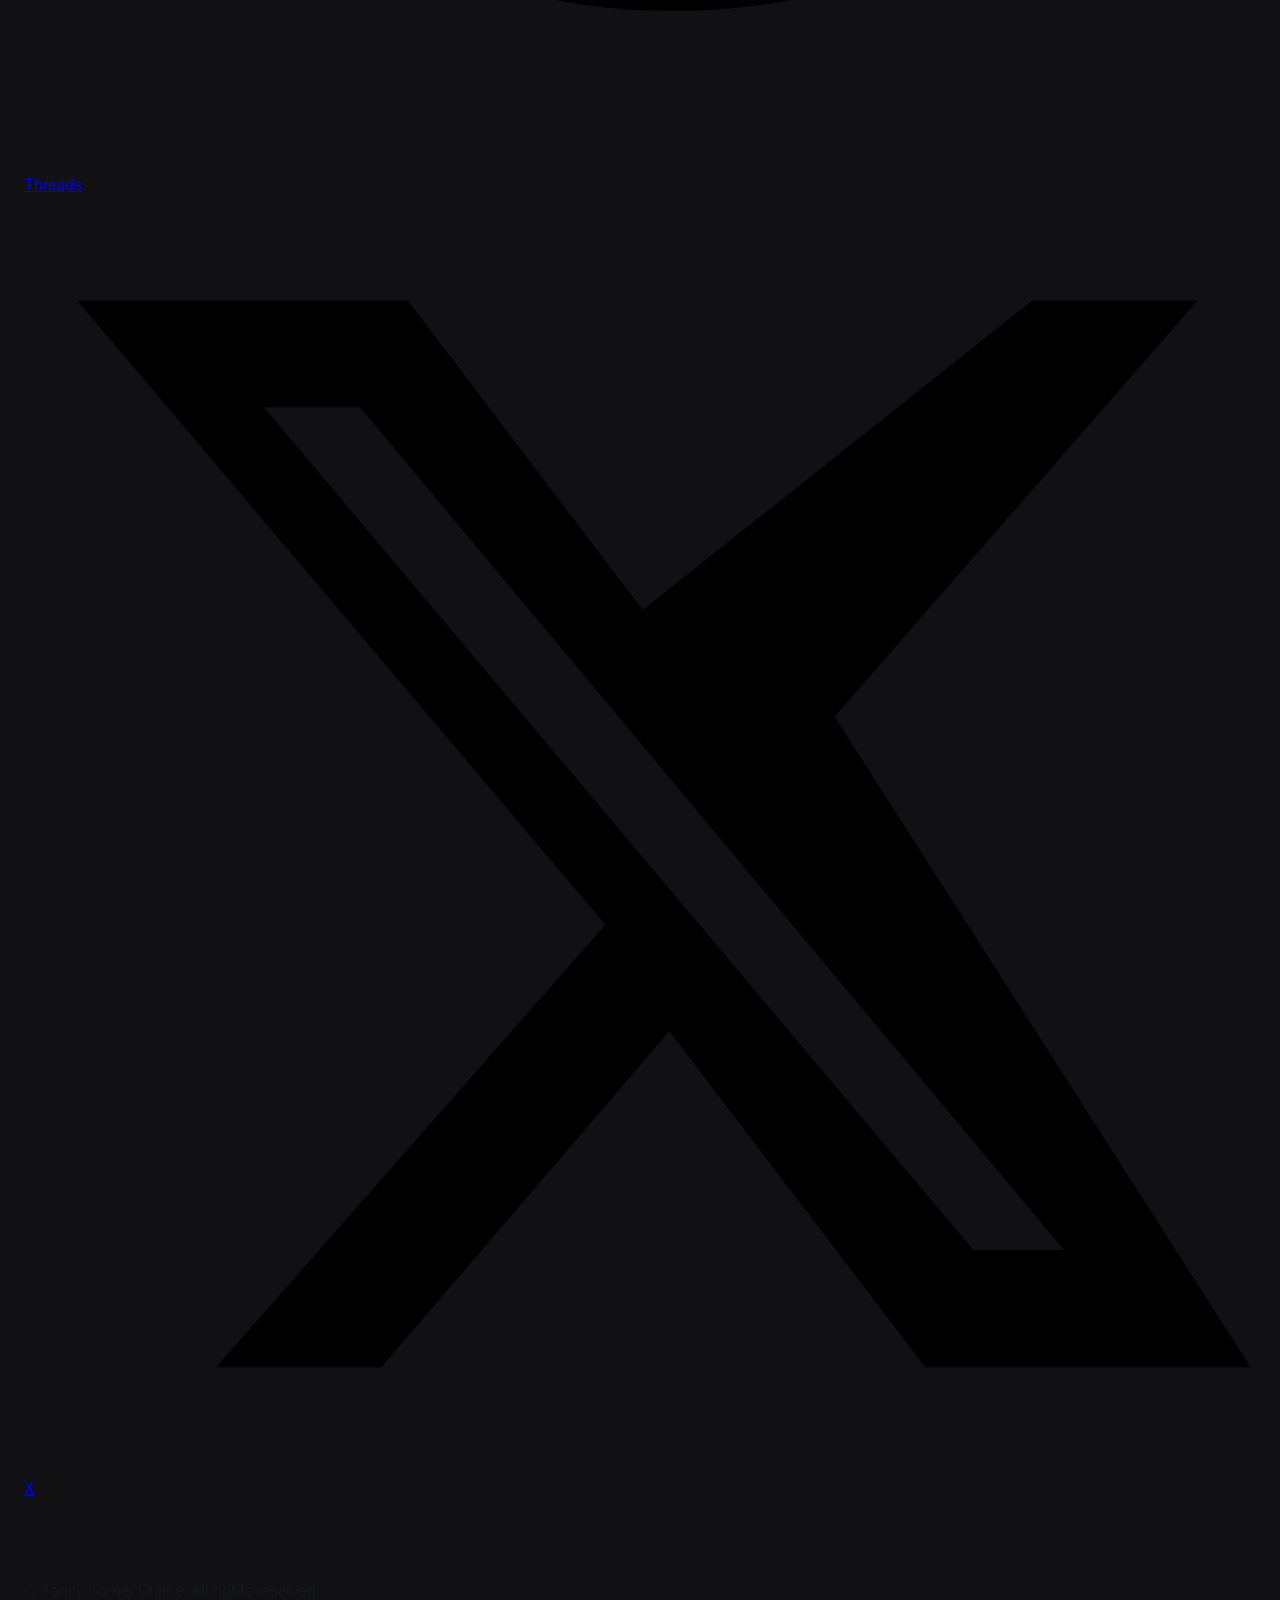
==== commit fdcb4a14: "Unify product page header footer and 1280px layout" ====
--- a/products/die-cast-cycle/index.html
+++ b/products/die-cast-cycle/index.html
@@ -1 +1,104 @@
-<!doctype html><html lang="en-IN"><head><meta charset="utf-8"><meta name="viewport" content="width=device-width,initial-scale=1"><title>Die Cast Cycle | Fancy Corner Online</title><meta name="description" content="Blue die-cast cycle miniature. Follower price is ₹199 plus shipping. Price ₹240; followers price ₹199. ₹70 shipping."><meta name="robots" content="index,follow,max-image-preview:large,max-snippet:-1,max-video-preview:-1"><link rel="canonical" href="https://fancycorner.in/products/die-cast-cycle/"><link rel="icon" type="image/jpeg" href="../../images/logo.jpeg"><meta property="og:type" content="product"><meta property="og:site_name" content="Fancy Corner Online"><meta property="og:title" content="Die Cast Cycle | Fancy Corner Online"><meta property="og:description" content="Blue die-cast cycle miniature. Follower price is ₹199 plus shipping."><meta property="og:url" content="https://fancycorner.in/products/die-cast-cycle/"><meta property="og:image" content="https://fancycorner.in/images/products/miniatures/cycles/die-cast-cycle/IMG_20261115_173445.jpg"><meta property="og:image:alt" content="Die Cast Cycle - Fancy Corner Online"><meta name="twitter:card" content="summary_large_image"><meta name="twitter:title" content="Die Cast Cycle | Fancy Corner Online"><meta name="twitter:description" content="Blue die-cast cycle miniature. Follower price is ₹199 plus shipping."><meta name="twitter:image" content="https://fancycorner.in/images/products/miniatures/cycles/die-cast-cycle/IMG_20261115_173445.jpg"><link rel="stylesheet" href="https://fonts.googleapis.com/css2?family=Roboto:wght@400;500;700;800;900&display=swap"><style>body{margin:0;background:#f5f5f7;color:#1d1d1f;font-family:Roboto,Arial,sans-serif}.wrap{max-width:1180px;margin:auto;padding:24px 20px 80px}.top{display:flex;justify-content:space-between;align-items:center;margin-bottom:24px}.logo{display:flex;align-items:center;gap:10px;font-weight:900;color:#111;text-decoration:none}.logo img{width:42px;height:42px;object-fit:cover;border-radius:10px}.back{font-size:11px;font-weight:800;color:#111;text-decoration:none}.layout{display:grid;grid-template-columns:minmax(0,1.05fr) minmax(0,.95fr);gap:38px}.gallery{background:#fff;border-radius:26px;padding:14px;border:1px solid #e7e7ea}.main{aspect-ratio:1;background:#f0f0f2;border-radius:18px;overflow:hidden}.main img{width:100%;height:100%;object-fit:cover;display:block}.thumbs{display:grid;grid-template-columns:repeat(6,1fr);gap:8px;margin-top:10px}.thumb{aspect-ratio:1;border:0;border-radius:10px;padding:0;overflow:hidden;background:#eee;cursor:pointer}.thumb img{width:100%;height:100%;object-fit:cover;display:block}.thumb.active{outline:2px solid #b28a3b;outline-offset:2px}.info{padding:16px 0}.kicker{font-size:10px;letter-spacing:.16em;color:#b28a3b;font-weight:900;text-transform:uppercase}.h1{font-size:clamp(42px,6vw,72px);line-height:.92;letter-spacing:-.06em;margin:12px 0 18px}.desc{font-size:15px;line-height:1.8;color:#6e6e73}.price{margin-top:28px;display:flex;justify-content:space-between;align-items:end}.price strong{font-size:30px}.price span{font-size:11px;color:#6e6e73}.offer{margin-top:10px;padding:12px;border-radius:12px;background:#f6f0df;border:1px solid #e4d6b5;display:flex;align-items:center;gap:10px}.offer span{font-size:9px;font-weight:900;text-transform:uppercase;color:#6f5830}.offer strong{margin-left:auto;font-size:20px}.offer em{font-style:normal;font-size:8px;font-weight:900;color:#8d6418;text-transform:uppercase}.unknown{margin-top:28px;padding:14px;border-radius:12px;background:#f5f5f7}.unknown strong{display:block;font-size:16px}.unknown span{display:block;margin-top:4px;color:#6e6e73;font-size:11px}.actions{display:flex;gap:9px;flex-wrap:wrap;margin-top:24px}.btn{height:48px;padding:0 20px;border:0;border-radius:999px;font-weight:900;font-size:10px;letter-spacing:.08em;text-transform:uppercase;cursor:pointer}.buy{background:#111;color:#fff}.cart{background:#ececef}.share{background:#fff;border:1px solid #d2d2d7}.note{margin-top:24px;padding-top:20px;border-top:1px solid #e5e5e7;color:#6e6e73;font-size:11px;line-height:1.7}@media(max-width:800px){.layout{grid-template-columns:1fr}.wrap{padding:18px 16px 60px}.h1{font-size:48px}.thumbs{grid-template-columns:repeat(3,1fr)}} </style><script type="application/ld+json">{"@context":"https://schema.org","@type":"Product","@id":"https://fancycorner.in/products/die-cast-cycle/#product","name":"Die Cast Cycle","description":"Blue die-cast cycle miniature. Follower price is ₹199 plus shipping.","image":["https://fancycorner.in/images/products/miniatures/cycles/die-cast-cycle/IMG_20261115_173445.jpg","https://fancycorner.in/images/products/miniatures/cycles/die-cast-cycle/IMG_20261115_173454.HEIC","https://fancycorner.in/images/products/miniatures/cycles/die-cast-cycle/IMG_20261115_173812.HEIC"],"category":"Miniatures > Cycles","brand":{"@type":"Brand","name":"Fancy Corner Online"},"offers":{"@type":"Offer","url":"https://fancycorner.in/products/die-cast-cycle/","price":240,"priceCurrency":"INR","availability":"https://schema.org/InStock","itemCondition":"https://schema.org/NewCondition","priceSpecification":[{"@type":"UnitPriceSpecification","price":199,"priceCurrency":"INR","validForMemberTier":{"@type":"MemberProgramTier","name":"Fancy Corner Followers","isTierOf":{"@type":"MemberProgram","name":"Fancy Corner Followers"}}}]}}</script></head><body><main class="wrap"><header class="top"><a class="logo" href="../../"><img src="../../images/logo.jpeg" alt="Fancy Corner Online logo"><span>Fancy Corner Online</span></a><a class="back" href="../../#catalog">← Product Catalogue</a></header><section class="layout"><div class="gallery"><div class="main"><img id="mainImage" src="https://fancycorner.in/images/products/miniatures/cycles/die-cast-cycle/IMG_20261115_173445.jpg" alt="Die Cast Cycle"></div><div class="thumbs"><button class="thumb active" data-img="https://fancycorner.in/images/products/miniatures/cycles/die-cast-cycle/IMG_20261115_173445.jpg" type="button"><img src="https://fancycorner.in/images/products/miniatures/cycles/die-cast-cycle/IMG_20261115_173445.jpg" alt="Die Cast Cycle photo 1" loading="lazy"></button><button class="thumb " data-img="https://fancycorner.in/images/products/miniatures/cycles/die-cast-cycle/IMG_20261115_173454.HEIC" type="button"><img src="https://fancycorner.in/images/products/miniatures/cycles/die-cast-cycle/IMG_20261115_173454.HEIC" alt="Die Cast Cycle photo 2" loading="lazy"></button><button class="thumb " data-img="https://fancycorner.in/images/products/miniatures/cycles/die-cast-cycle/IMG_20261115_173812.HEIC" type="button"><img src="https://fancycorner.in/images/products/miniatures/cycles/die-cast-cycle/IMG_20261115_173812.HEIC" alt="Die Cast Cycle photo 3" loading="lazy"></button></div></div><div class="info"><div class="kicker">Miniatures · Cycles</div><h1 class="h1">Die Cast Cycle</h1><p class="desc">Blue die-cast cycle miniature. Follower price is ₹199 plus shipping.</p><div class="price"><strong>₹240</strong><span>₹70 shipping</span></div><div class="offer"><span>Followers Price</span><strong>₹199</strong><em>Offer</em></div><div class="actions"><button class="btn buy" id="buy">Buy Now</button><button class="btn cart" id="cart">Add to Cart</button><button class="btn share" id="share">Share</button></div><div class="note">This product page uses the unique images assigned to its product folder. Share this URL to give customers a direct product page with product-specific title, description, image metadata and structured product data.</div></div></section></main><script>const WA="917904639830",url="https://fancycorner.in/products/die-cast-cycle/",name="Die Cast Cycle",id="die-cast-cycle";document.querySelectorAll(".thumb").forEach(b=>b.onclick=()=>{document.getElementById("mainImage").src=b.dataset.img;document.querySelectorAll(".thumb").forEach(x=>x.classList.remove("active"));b.classList.add("active")});document.getElementById("buy").onclick=()=>window.open("https://wa.me/"+WA+"?text="+encodeURIComponent("Hi Fancy Corner Online! 👋\n\nI'm interested in:\n• "+name+"\n"+url+"\n\nPlease confirm availability, price and shipping."),"_blank","noopener");document.getElementById("cart").onclick=()=>{const a=JSON.parse(localStorage.getItem("fc-selection")||"[]");if(!a.includes(id))a.push(id);localStorage.setItem("fc-selection",JSON.stringify(a));location.href="../../?product="+encodeURIComponent(id)+"#catalog"};document.getElementById("share").onclick=async()=>{try{if(navigator.share){await navigator.share({title:name,text:"Check this product from Fancy Corner Online.",url});return}window.open("https://wa.me/"+WA+"?text="+encodeURIComponent(name+" — Fancy Corner Online\n"+url),"_blank","noopener")}catch(e){}};</script></body></html>+<!doctype html><html lang="en-IN"><head><meta charset="utf-8"><meta name="viewport" content="width=device-width,initial-scale=1"><title>Die Cast Cycle | Fancy Corner Online</title><meta name="description" content="Blue die-cast cycle miniature. Follower price is ₹199 plus shipping. Price ₹240; followers price ₹199. ₹70 shipping."><meta name="robots" content="index,follow,max-image-preview:large,max-snippet:-1,max-video-preview:-1"><link rel="canonical" href="https://fancycorner.in/products/die-cast-cycle/"><link rel="icon" type="image/jpeg" href="../../images/logo.jpeg"><meta property="og:type" content="product"><meta property="og:site_name" content="Fancy Corner Online"><meta property="og:title" content="Die Cast Cycle | Fancy Corner Online"><meta property="og:description" content="Blue die-cast cycle miniature. Follower price is ₹199 plus shipping."><meta property="og:url" content="https://fancycorner.in/products/die-cast-cycle/"><meta property="og:image" content="https://fancycorner.in/images/products/miniatures/cycles/die-cast-cycle/IMG_20261115_173445.jpg"><meta property="og:image:alt" content="Die Cast Cycle - Fancy Corner Online"><meta name="twitter:card" content="summary_large_image"><meta name="twitter:title" content="Die Cast Cycle | Fancy Corner Online"><meta name="twitter:description" content="Blue die-cast cycle miniature. Follower price is ₹199 plus shipping."><meta name="twitter:image" content="https://fancycorner.in/images/products/miniatures/cycles/die-cast-cycle/IMG_20261115_173445.jpg"><link rel="stylesheet" href="https://fonts.googleapis.com/css2?family=Roboto:wght@400;500;700;800;900&display=swap"><style>body{margin:0;background:#f5f5f7;color:#1d1d1f;font-family:Roboto,Arial,sans-serif}.wrap{max-width:1180px;margin:auto;padding:24px 20px 80px}.top{display:flex;justify-content:space-between;align-items:center;margin-bottom:24px}.logo{display:flex;align-items:center;gap:10px;font-weight:900;color:#111;text-decoration:none}.logo img{width:42px;height:42px;object-fit:cover;border-radius:10px}.back{font-size:11px;font-weight:800;color:#111;text-decoration:none}.layout{display:grid;grid-template-columns:minmax(0,1.05fr) minmax(0,.95fr);gap:38px}.gallery{background:#fff;border-radius:26px;padding:14px;border:1px solid #e7e7ea}.main{aspect-ratio:1;background:#f0f0f2;border-radius:18px;overflow:hidden}.main img{width:100%;height:100%;object-fit:cover;display:block}.thumbs{display:grid;grid-template-columns:repeat(6,1fr);gap:8px;margin-top:10px}.thumb{aspect-ratio:1;border:0;border-radius:10px;padding:0;overflow:hidden;background:#eee;cursor:pointer}.thumb img{width:100%;height:100%;object-fit:cover;display:block}.thumb.active{outline:2px solid #b28a3b;outline-offset:2px}.info{padding:16px 0}.kicker{font-size:10px;letter-spacing:.16em;color:#b28a3b;font-weight:900;text-transform:uppercase}.h1{font-size:clamp(42px,6vw,72px);line-height:.92;letter-spacing:-.06em;margin:12px 0 18px}.desc{font-size:15px;line-height:1.8;color:#6e6e73}.price{margin-top:28px;display:flex;justify-content:space-between;align-items:end}.price strong{font-size:30px}.price span{font-size:11px;color:#6e6e73}.offer{margin-top:10px;padding:12px;border-radius:12px;background:#f6f0df;border:1px solid #e4d6b5;display:flex;align-items:center;gap:10px}.offer span{font-size:9px;font-weight:900;text-transform:uppercase;color:#6f5830}.offer strong{margin-left:auto;font-size:20px}.offer em{font-style:normal;font-size:8px;font-weight:900;color:#8d6418;text-transform:uppercase}.unknown{margin-top:28px;padding:14px;border-radius:12px;background:#f5f5f7}.unknown strong{display:block;font-size:16px}.unknown span{display:block;margin-top:4px;color:#6e6e73;font-size:11px}.actions{display:flex;gap:9px;flex-wrap:wrap;margin-top:24px}.btn{height:48px;padding:0 20px;border:0;border-radius:999px;font-weight:900;font-size:10px;letter-spacing:.08em;text-transform:uppercase;cursor:pointer}.buy{background:#111;color:#fff}.cart{background:#ececef}.share{background:#fff;border:1px solid #d2d2d7}.note{margin-top:24px;padding-top:20px;border-top:1px solid #e5e5e7;color:#6e6e73;font-size:11px;line-height:1.7}@media(max-width:800px){.layout{grid-template-columns:1fr}.wrap{padding:18px 16px 60px}.h1{font-size:48px}.thumbs{grid-template-columns:repeat(3,1fr)}} </style><script type="application/ld+json">{"@context":"https://schema.org","@type":"Product","@id":"https://fancycorner.in/products/die-cast-cycle/#product","name":"Die Cast Cycle","description":"Blue die-cast cycle miniature. Follower price is ₹199 plus shipping.","image":["https://fancycorner.in/images/products/miniatures/cycles/die-cast-cycle/IMG_20261115_173445.jpg","https://wsrv.nl/?url=https%3A%2F%2Ffancycorner.in%2Fimages%2Fproducts%2Fminiatures%2Fcycles%2Fdie-cast-cycle%2FIMG_20261115_173454.HEIC&output=webp&q=86&fit=cover&w=1600&h=1600","https://wsrv.nl/?url=https%3A%2F%2Ffancycorner.in%2Fimages%2Fproducts%2Fminiatures%2Fcycles%2Fdie-cast-cycle%2FIMG_20261115_173812.HEIC&output=webp&q=86&fit=cover&w=1600&h=1600"],"category":"Miniatures > Cycles","brand":{"@type":"Brand","name":"Fancy Corner Online"},"offers":{"@type":"Offer","url":"https://fancycorner.in/products/die-cast-cycle/","price":240,"priceCurrency":"INR","availability":"https://schema.org/InStock","itemCondition":"https://schema.org/NewCondition","priceSpecification":[{"@type":"UnitPriceSpecification","price":199,"priceCurrency":"INR","validForMemberTier":{"@type":"MemberProgramTier","name":"Fancy Corner Followers","isTierOf":{"@type":"MemberProgram","name":"Fancy Corner Followers"}}}]}}</script><style id="fc-product-shell-final">
+/* Shared Fancy Corner shell for every product page — 1280px system */
+:root{--fc-yellow:#ffd400;--fc-black:#0d0e10;--fc-text:#15171b;--fc-muted:#6d7178;--fc-line:#e4e5e9}
+body{background:linear-gradient(180deg,#fff 0%,#f5f6f8 100%)!important;color:var(--fc-text)!important}
+.header{position:sticky!important;top:0!important;z-index:60!important;background:rgba(255,255,255,.94)!important;backdrop-filter:blur(18px)!important;border-bottom:1px solid rgba(18,18,18,.08)!important;box-shadow:0 8px 28px rgba(0,0,0,.06)!important}
+.nav{width:100%!important;max-width:1280px!important;height:78px!important;margin:0 auto!important;padding:0 24px!important}
+.logo{width:58px!important;height:58px!important;flex:0 0 58px!important;border-radius:15px!important;overflow:hidden!important;box-shadow:0 8px 20px rgba(0,0,0,.10)!important}
+.logo img{width:100%!important;height:100%!important;object-fit:cover!important;border-radius:0!important}
+.brand-name{display:flex!important;flex-direction:column!important;line-height:1!important;margin-right:auto!important}
+.brand-name strong{font-size:20px!important;color:#111!important}.brand-name span{font-size:9px!important;letter-spacing:.22em!important;font-weight:800!important;color:#62646a!important;margin-top:7px!important}
+.navlinks{display:flex!important;align-items:center!important;gap:8px!important;margin-left:auto!important}
+.nav-item{display:flex!important;align-items:center!important;gap:8px!important;min-height:44px!important;padding:0 16px!important;border-radius:999px!important;font-size:12px!important;font-weight:900!important;color:#161719!important}
+.nav-item svg,.cartbtn svg{width:19px!important;height:19px!important;display:block!important;fill:currentColor!important}
+.nav-item.active{background:linear-gradient(135deg,#ffd400,#ffe86b)!important;box-shadow:0 8px 20px rgba(255,196,0,.22)!important}
+.nav-extra{display:none!important}
+.navright{margin-left:0!important;display:flex!important;align-items:center!important;gap:10px!important}
+.cartbtn{position:relative!important;height:44px!important;min-width:86px!important;padding:0 15px!important;border:1px solid #111!important;background:#111!important;color:#fff!important;border-radius:999px!important;display:flex!important;align-items:center!important;justify-content:center!important;gap:7px!important;font-size:11px!important;font-weight:900!important;text-decoration:none!important}
+.hamb{width:44px!important;height:44px!important;padding:0!important;display:flex!important;flex-direction:column!important;justify-content:center!important;align-items:center!important;gap:5px!important;background:transparent!important;border:0!important}
+.hamb span{display:block!important;width:23px!important;height:2px!important;background:#111!important;border-radius:2px!important}
+.product-shell{width:100%!important;max-width:1280px!important;margin:0 auto!important;padding:62px 24px 100px!important}
+.product-shell .top{display:none!important}
+.product-shell .layout{width:100%!important;max-width:1280px!important;margin:0 auto!important;display:grid!important;grid-template-columns:minmax(0,1fr) minmax(0,.86fr)!important;gap:54px!important;align-items:start!important}
+.product-shell .gallery{background:#fff!important;border-radius:28px!important;padding:12px!important;border:1px solid #e4e5e9!important;box-shadow:0 20px 60px rgba(18,18,18,.07)!important}
+.product-shell .main{aspect-ratio:1/1!important;border-radius:20px!important;overflow:hidden!important;background:#f0f1f3!important}
+.product-shell .main img{width:100%!important;height:100%!important;object-fit:cover!important;display:block!important}
+.product-shell .thumbs{gap:9px!important;margin-top:10px!important}
+.product-shell .thumb{border-radius:12px!important;background:#eee!important}
+.product-shell .thumb.active{outline:3px solid #ffd400!important;outline-offset:2px!important}
+.product-shell .info{padding:22px 0!important}
+.product-shell .kicker{font-size:10px!important;letter-spacing:.18em!important;color:#8d6a00!important;font-weight:900!important}
+.product-shell .h1{font-size:clamp(48px,6vw,82px)!important;line-height:.9!important;letter-spacing:-.06em!important;margin:14px 0 20px!important;color:#111!important}
+.product-shell .desc{font-size:15px!important;line-height:1.8!important;color:#6d7178!important;max-width:600px!important}
+.product-shell .price{margin-top:30px!important}
+.product-shell .price strong{font-size:34px!important;color:#111!important}
+.product-shell .price span{font-size:11px!important;color:#6d7178!important}
+.product-shell .offer{margin-top:12px!important;padding:13px 14px!important;border-radius:14px!important;background:linear-gradient(135deg,#fff9d8,#fff)!important;border:1px solid #ffe17a!important}
+.product-shell .offer strong{font-size:21px!important;color:#111!important}
+.product-shell .actions{margin-top:24px!important;display:flex!important;gap:10px!important}
+.product-shell .btn{height:48px!important;border-radius:999px!important;font-size:10px!important;font-weight:900!important}
+.product-shell .buy{background:#ffd400!important;color:#111!important;box-shadow:0 10px 25px rgba(255,190,0,.22)!important}
+.product-shell .cart{background:#111!important;color:#fff!important}
+.product-shell .share{background:#fff!important;border:1px solid #d2d2d7!important;color:#111!important}
+.product-shell .note{margin-top:25px!important;padding-top:20px!important;border-top:1px solid #e5e5e7!important;font-size:11px!important;color:#777b82!important;line-height:1.7!important}
+.footer{background:#111113!important}
+.footer-inner{width:100%!important;max-width:1280px!important;margin:0 auto!important;padding:72px 24px 64px!important}
+.footer-bottom{width:100%!important;max-width:1280px!important;margin:0 auto!important;padding:20px 24px 24px!important}
+@media(max-width:900px){
+ .product-shell{padding:48px 20px 80px!important}
+ .product-shell .layout{grid-template-columns:1fr!important;gap:30px!important}
+ .product-shell .info{padding:5px 0!important}
+}
+@media(max-width:700px){
+ .nav{height:68px!important;padding:0 16px!important}.logo{width:50px!important;height:50px!important;flex-basis:50px!important}
+ .brand-name strong{font-size:15px!important}.brand-name span{font-size:7px!important}
+ .navlinks{position:absolute!important;left:16px!important;right:16px!important;top:76px!important;display:none!important;flex-direction:column!important;align-items:stretch!important;gap:0!important;padding:8px!important;background:#fff!important;border:1px solid #e4e5e9!important;border-radius:18px!important;box-shadow:0 20px 60px rgba(0,0,0,.14)!important}
+ .navlinks.open{display:flex!important}.nav-item{justify-content:flex-start!important}.nav-extra{display:flex!important;padding:13px 16px!important;font-size:11px!important;font-weight:800!important;color:#555!important}
+ .cartbtn{min-width:44px!important;width:44px!important;padding:0!important}.cartbtn span{display:none!important}
+ .product-shell{padding:34px 16px 70px!important}
+ .product-shell .layout{gap:24px!important}
+ .product-shell .gallery{padding:8px!important;border-radius:22px!important}
+ .product-shell .main{border-radius:16px!important}
+ .product-shell .h1{font-size:50px!important}
+ .product-shell .desc{font-size:14px!important}
+ .product-shell .actions{flex-wrap:wrap!important}
+ .product-shell .actions .btn{flex:1 1 30%!important;min-width:105px!important}
+ .footer-inner{grid-template-columns:1fr!important;padding:56px 20px 48px!important}
+ .footer-bottom{padding:18px 20px 22px!important}
+}
+</style>
+</head><body><main class="product-shell"><section class="layout"><div class="gallery"><div class="main"><img id="mainImage" src="https://fancycorner.in/images/products/miniatures/cycles/die-cast-cycle/IMG_20261115_173445.jpg" alt="Die Cast Cycle"></div><div class="thumbs"><button class="thumb active" data-img="https://fancycorner.in/images/products/miniatures/cycles/die-cast-cycle/IMG_20261115_173445.jpg" type="button"><img src="https://fancycorner.in/images/products/miniatures/cycles/die-cast-cycle/IMG_20261115_173445.jpg" alt="Die Cast Cycle photo 1" loading="lazy"></button><button class="thumb " data-img="https://wsrv.nl/?url=https%3A%2F%2Ffancycorner.in%2Fimages%2Fproducts%2Fminiatures%2Fcycles%2Fdie-cast-cycle%2FIMG_20261115_173454.HEIC&output=webp&q=86&fit=cover&w=1600&h=1600" type="button"><img src="https://wsrv.nl/?url=https%3A%2F%2Ffancycorner.in%2Fimages%2Fproducts%2Fminiatures%2Fcycles%2Fdie-cast-cycle%2FIMG_20261115_173454.HEIC&output=webp&q=86&fit=cover&w=1600&h=1600" alt="Die Cast Cycle photo 2" loading="lazy"></button><button class="thumb " data-img="https://wsrv.nl/?url=https%3A%2F%2Ffancycorner.in%2Fimages%2Fproducts%2Fminiatures%2Fcycles%2Fdie-cast-cycle%2FIMG_20261115_173812.HEIC&output=webp&q=86&fit=cover&w=1600&h=1600" type="button"><img src="https://wsrv.nl/?url=https%3A%2F%2Ffancycorner.in%2Fimages%2Fproducts%2Fminiatures%2Fcycles%2Fdie-cast-cycle%2FIMG_20261115_173812.HEIC&output=webp&q=86&fit=cover&w=1600&h=1600" alt="Die Cast Cycle photo 3" loading="lazy"></button></div></div><div class="info"><div class="kicker">Miniatures · Cycles</div><h1 class="h1">Die Cast Cycle</h1><p class="desc">Blue die-cast cycle miniature. Follower price is ₹199 plus shipping.</p><div class="price"><strong>₹240</strong><span>₹70 shipping</span></div><div class="offer"><span>Followers Price</span><strong>₹199</strong><em>Offer</em></div><div class="actions"><button class="btn buy" id="buy">Buy Now</button><button class="btn cart" id="cart">Add to Cart</button><button class="btn share" id="share">Share</button></div><div class="note">This product page uses the unique images assigned to its product folder. Share this URL to give customers a direct product page with product-specific title, description, image metadata and structured product data.</div></div></section></main><script>const WA="917904639830",url="https://fancycorner.in/products/die-cast-cycle/",name="Die Cast Cycle",id="die-cast-cycle";document.querySelectorAll(".thumb").forEach(b=>b.onclick=()=>{document.getElementById("mainImage").src=b.dataset.img;document.querySelectorAll(".thumb").forEach(x=>x.classList.remove("active"));b.classList.add("active")});document.getElementById("buy").onclick=()=>window.open("https://wa.me/"+WA+"?text="+encodeURIComponent("Hi Fancy Corner Online! 👋\n\nI'm interested in:\n• "+name+"\n"+url+"\n\nPlease confirm availability, price and shipping."),"_blank","noopener");document.getElementById("cart").onclick=()=>{const a=JSON.parse(localStorage.getItem("fc-selection")||"[]");if(!a.includes(id))a.push(id);localStorage.setItem("fc-selection",JSON.stringify(a));location.href="../../?product="+encodeURIComponent(id)+"#catalog"};document.getElementById("share").onclick=async()=>{try{if(navigator.share){await navigator.share({title:name,text:"Check this product from Fancy Corner Online.",url});return}window.open("https://wa.me/"+WA+"?text="+encodeURIComponent(name+" — Fancy Corner Online\n"+url),"_blank","noopener")}catch(e){}};</script><footer class="footer" id="footer">
+<div class="footer-inner">
+<section>
+<h3>Fancy Corner Online</h3>
+<a class="footer-logo" href="../../#home"><img src="../../images/logo.jpeg" alt="Fancy Corner Online logo"><span>Fancy Corner Online</span></a>
+<p>A focused product catalogue for miniatures, RC cars, collectible bikes and vintage cars in Coimbatore.</p>
+</section>
+<section>
+<h3>Explore</h3>
+<div class="footer-links"><a href="../../#home">Home</a><a href="../../#catalog">Product Catalogue</a><a href="https://wa.me/917904639830" target="_blank" rel="noopener">Enquiry</a><a href="../../faq.html">FAQ</a><a href="../../privacy-policy.html">Privacy Policy</a><a href="../../terms-and-conditions.html">Terms &amp; Conditions</a></div>
+</section>
+<section>
+<h3>Contact</h3>
+<div class="contact-list">
+<a href="tel:+917904639830"><svg class="contact-icon" viewBox="0 0 24 24" aria-hidden="true"><path d="M6.6 2.8 9.1 2a1.4 1.4 0 0 1 1.7.8l1.3 3.1a1.4 1.4 0 0 1-.4 1.6L10 8.9a14.8 14.8 0 0 0 5.1 5.1l1.4-1.7a1.4 1.4 0 0 1 1.6-.4l3.1 1.3a1.4 1.4 0 0 1 .8 1.7l-.8 2.5a2.8 2.8 0 0 1-3 2C9.2 18.2 5.8 14.8 4.6 5.8a2.8 2.8 0 0 1 2-3z"/></svg><span>+91 79046 39830</span></a>
+<a href="mailto:fancycorneronline@gmail.com"><svg class="contact-icon" viewBox="0 0 24 24" aria-hidden="true"><path d="M3 5h18v14H3V5zm9 7.1L19.5 7H4.5l7.5 5.1zM5 17h14V9.4l-7 4.8-7-4.8V17z"/></svg><span>fancycorneronline@gmail.com</span></a>
+<a class="whatsapp-link" href="https://wa.me/917904639830" target="_blank" rel="noopener"><svg class="contact-icon" viewBox="0 0 24 24" aria-hidden="true"><path d="M20.5 3.5A11.8 11.8 0 0 0 12 0C5.4 0 .1 5.3.1 11.9c0 2.1.5 4.1 1.6 5.9L0 24l6.4-1.7a12 12 0 0 0 5.6 1.4h.1c6.6 0 11.9-5.3 11.9-11.9 0-3.2-1.2-6.1-3.5-8.3zM12 21.5h-.1a9.7 9.7 0 0 1-5-1.4l-.4-.2-3.8 1 1-3.7-.2-.4a9.7 9.7 0 0 1-1.5-5.1C2 6.3 6.5 1.9 12 1.9c2.6 0 5.1 1 6.9 2.9a9.7 9.7 0 0 1 2.9 6.9c0 5.4-4.4 9.8-9.8 9.8zm5.4-7.3c-.3-.2-1.8-.9-2.1-1-.3-.1-.5-.2-.7.2-.2.3-.8 1-.9 1.2-.2.2-.3.2-.6.1-1.6-.8-2.7-1.5-3.8-3.2-.3-.5.3-.4.9-1.5.1-.2.1-.4 0-.6l-.9-2.2c-.2-.6-.5-.5-.7-.5h-.6c-.2 0-.6.1-.9.4-.3.3-1.1 1.1-1.1 2.6s1.1 3 1.3 3.2c.2.2 2.2 3.4 5.3 4.8 2 .9 2.8 1 3.8.8.6-.1 1.8-.7 2-1.4.3-.7.3-1.3.2-1.4-.2-.1-.4-.2-.7-.4z"/></svg><span>WhatsApp</span></a>
+</div>
+<div class="address-line"><svg class="contact-icon address-icon" viewBox="0 0 24 24" aria-hidden="true"><path d="M12 2.5a7 7 0 0 0-7 7c0 5 7 12 7 12s7-7 7-12a7 7 0 0 0-7-7zm0 9.5a2.5 2.5 0 1 1 0-5 2.5 2.5 0 0 1 0 5z"/></svg><span>No.12, Bilal Estate, South Ukkadam, Coimbatore – 641001, Tamil Nadu, India.</span></div>
+</section>
+<section>
+<h3>Social Media</h3>
+<div class="socials">
+<a href="https://www.instagram.com/fancycorneronline/" target="_blank" rel="noopener"><svg viewBox="0 0 24 24"><path d="M7 2h10a5 5 0 0 1 5 5v10a5 5 0 0 1-5 5H7a5 5 0 0 1-5-5V7a5 5 0 0 1 5-5zm0 2a3 3 0 0 0-3 3v10a3 3 0 0 0 3 3h10a3 3 0 0 0 3-3V7a3 3 0 0 0-3-3H7zm5 3.5A4.5 4.5 0 1 1 7.5 12 4.5 4.5 0 0 1 12 7.5zm0 2A2.5 2.5 0 1 0 14.5 12 2.5 2.5 0 0 0 12 9.5zM17.5 6.2a1.1 1.1 0 1 1-1.1 1.1 1.1 0 0 1 1.1-1.1z"/></svg>Instagram</a>
+<a href="https://www.youtube.com/@FancyCornerOnline" target="_blank" rel="noopener"><svg viewBox="0 0 24 24"><path d="M23 12s0-4.2-.5-6.1a3.1 3.1 0 0 0-2.2-2.2C18.4 3.2 12 3.2 12 3.2s-6.4 0-8.3.5a3.1 3.1 0 0 0-2.2 2.2C1 7.8 1 12 1 12s0 4.2.5 6.1a3.1 3.1 0 0 0 2.2 2.2c1.9.5 8.3.5 8.3.5s6.4 0 8.3-.5a3.1 3.1 0 0 0 2.2-2.2C23 16.2 23 12 23 12zM9.6 15.5v-7l6 3.5-6 3.5z"/></svg>YouTube</a>
+<a href="https://www.facebook.com/profile.php?id=61596729560426" target="_blank" rel="noopener"><svg viewBox="0 0 24 24"><path d="M13.5 21v-8h2.7l.4-3h-3.1V8.1c0-.9.3-1.5 1.6-1.5h1.7V4a22 22 0 0 0-2.5-.1c-2.5 0-4.2 1.5-4.2 4.2V10H7.4v3h2.7v8h3.4z"/></svg>Facebook</a>
+<a href="https://www.threads.com/@fancycorneronline" target="_blank" rel="noopener"><svg viewBox="0 0 24 24"><path d="M12 2C6.5 2 3 5.5 3 11.2c0 5.8 3.5 9.8 9.1 9.8 4.8 0 8-2.5 8-6.3 0-3.2-2-5.4-5.2-6.1-.6-2.2-2.2-3.4-4.8-3.4-2.3 0-4 1-4.9 2.8l2 1c.5-1.1 1.4-1.6 2.7-1.6 1.3 0 2.2.5 2.6 1.7-4.6-.1-6.8 1.5-6.8 4.3 0 2.3 1.8 3.8 4.4 3.8 2.6 0 4.3-1.4 4.7-3.7 1.8.5 2.7 1.4 2.7 2.7 0 2.3-2 3.9-5.4 3.9-4.2 0-6.8-3-6.8-7.9C5.4 6.8 7.7 4 12 4c3.1 0 5.3 1.4 6.4 4.2l2-.8C19.1 3.9 16.2 2 12 2zm-1.9 11.6c0-1.2 1.1-1.8 3.3-1.8h.8c0 1.8-.8 2.7-2.3 2.7-1.1 0-1.8-.3-1.8-.9z"/></svg>Threads</a>
+<a href="https://x.com/fancycorner_" target="_blank" rel="noopener"><svg viewBox="0 0 24 24"><path d="M18.9 2H22l-6.8 7.8L23 22h-6.1l-4.8-6.3L6.7 22H3.6l7.3-8.3L1 2h6.2l4.4 5.8L18.9 2zm-1.1 17.8h1.7L6.3 4H4.5l13.3 15.8z"/></svg>X</a>
+
+</div>
+</section>
+</div>
+<div class="footer-bottom"><span>© <span id="year"></span> Fancy Corner Online. All rights reserved.</span></div>
+</footer>
+</body></html>
